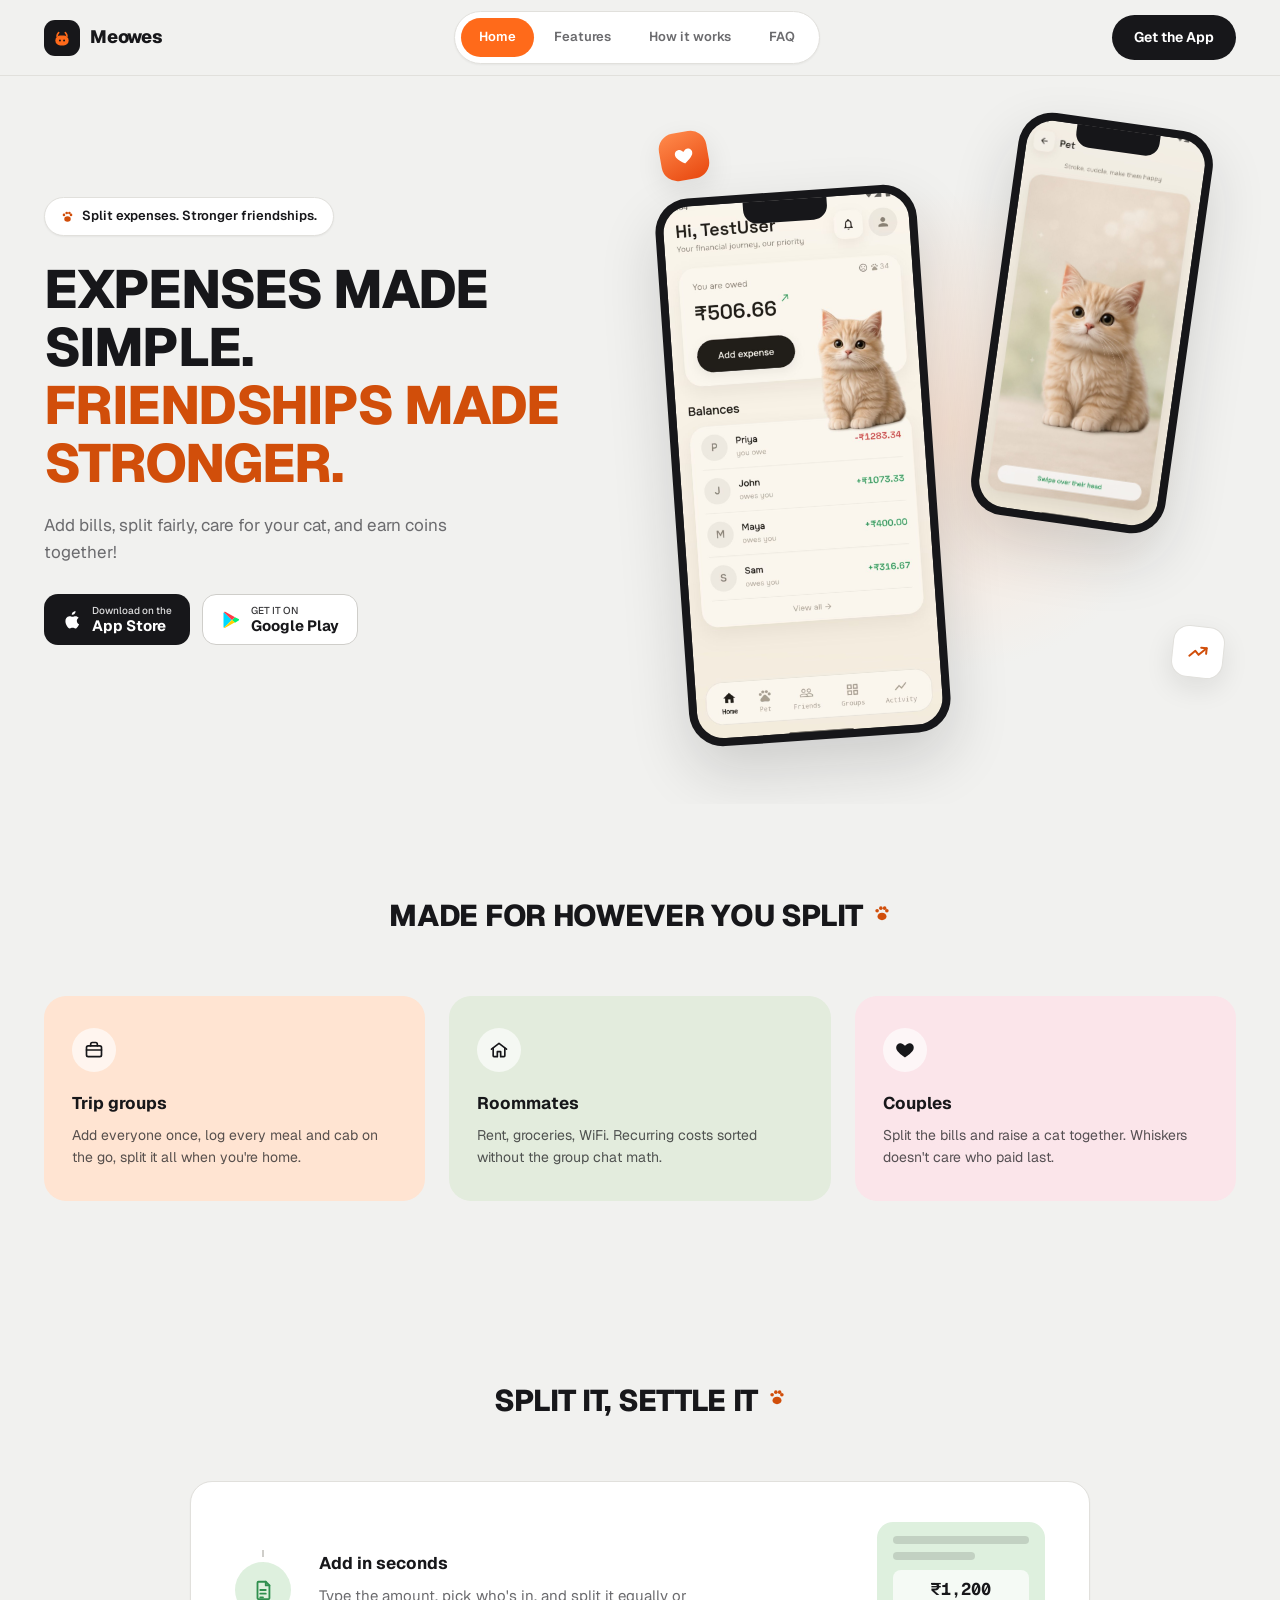
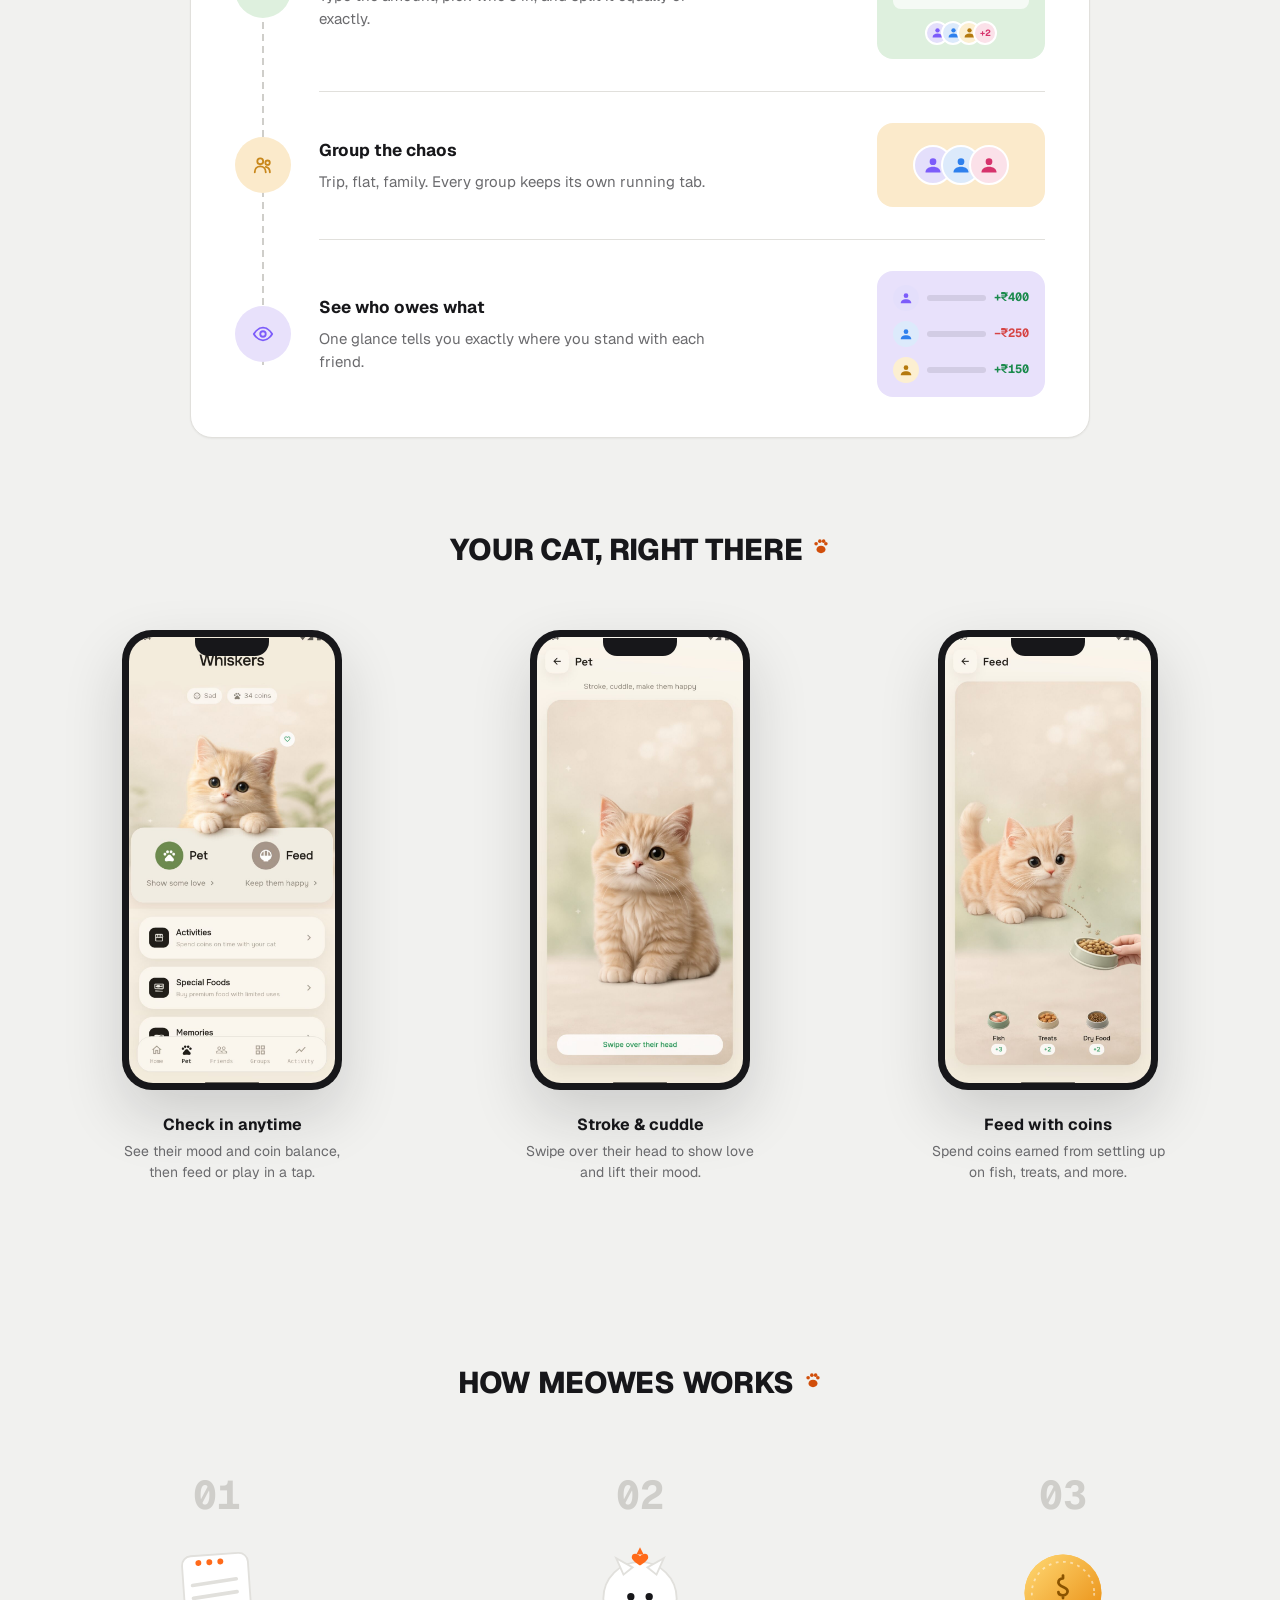
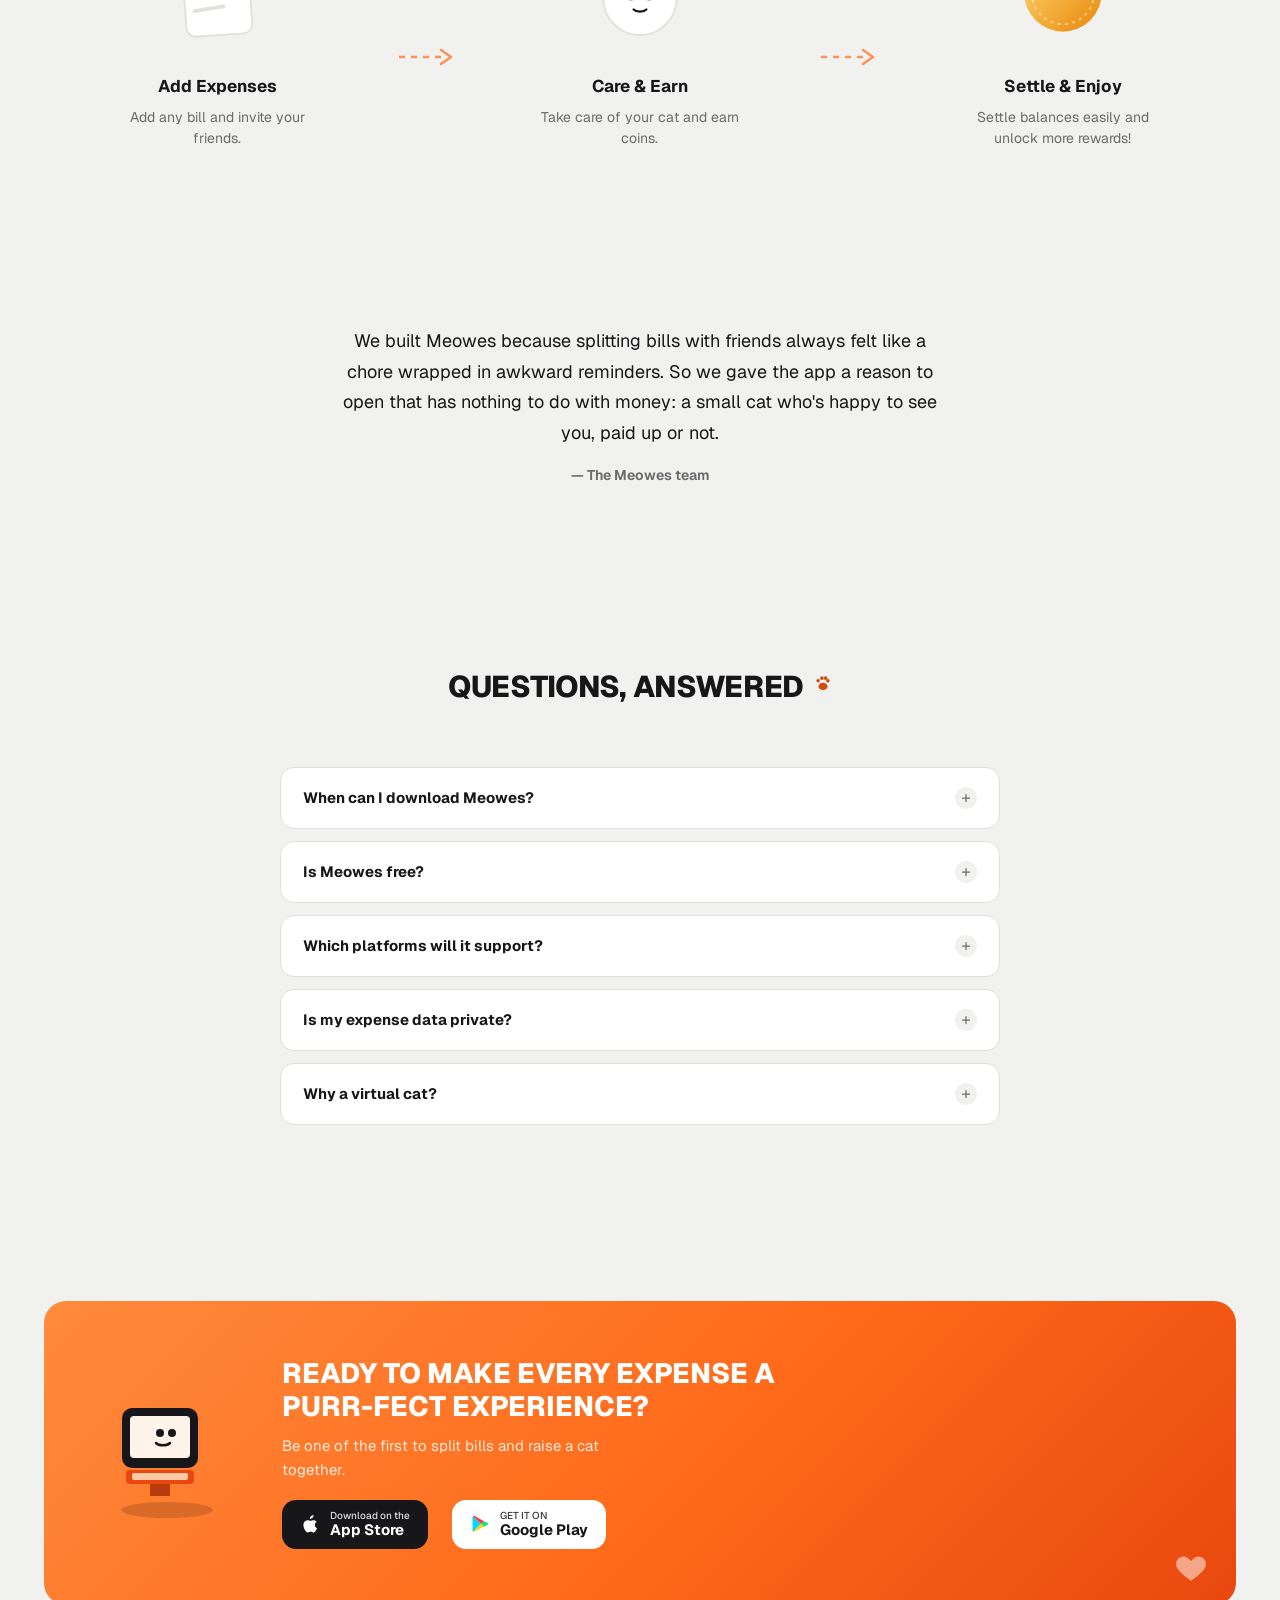
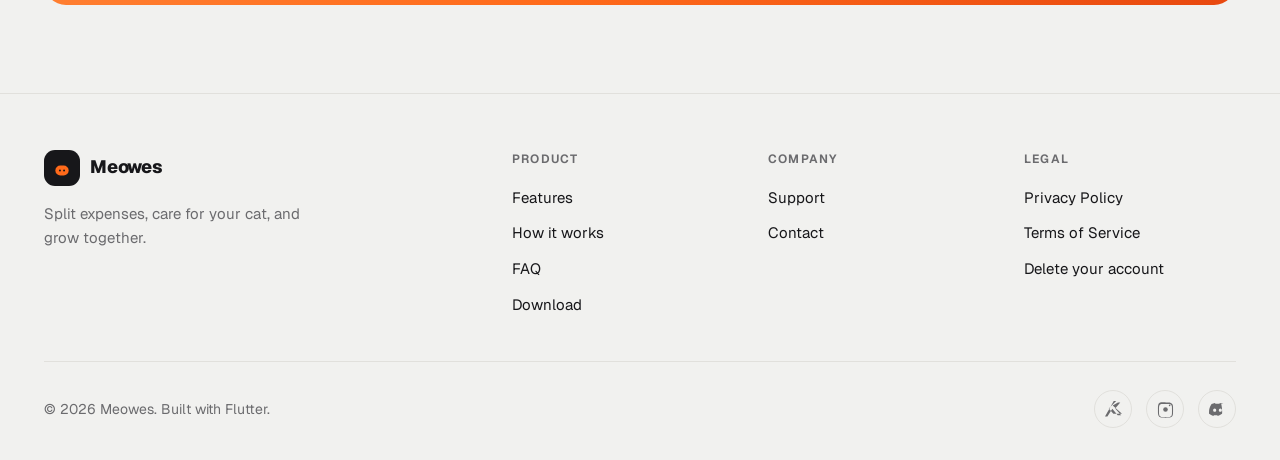
==== site/index.html @ fbcadc82 "feat: complete app polish and launch prep Add the supporting app, backend, legal, and launch-readine" ====
<!DOCTYPE html>
<html lang="en">
<head>
  <meta charset="UTF-8">
  <meta name="viewport" content="width=device-width, initial-scale=1.0">
  <meta name="description" content="Meowes - Split expenses with friends, care for a virtual cat, and earn coins together.">
  <title>Meowes — Split Expenses, Care for Your Cat</title>
  <link rel="preconnect" href="https://fonts.googleapis.com">
  <link rel="preconnect" href="https://fonts.gstatic.com" crossorigin>
  <link href="https://fonts.googleapis.com/css2?family=Geist:wght@400;500;600;700;800;900&family=Geist+Mono:wght@400;500;600&display=swap" rel="stylesheet">
  <style>
    :root {
      --bg: #F1F1EF;
      --bg-alt: #E7E6E3;
      --surface: #FFFFFF;
      --graphite: #17171A;
      --text: #17171A;
      --text-muted: #6B6B6E;
      --accent: #FF6A1A;
      --accent-hover: #E85A0E;
      --accent-text: #D14E0A;
      --accent-soft: #FFE4D2;
      --border: #E1E0DC;
      --border-strong: #CFCECA;
      --shadow-sm: 0 1px 2px rgba(23,23,26,0.05);
      --shadow-md: 0 10px 28px rgba(23,23,26,0.09);
      --shadow-lg: 0 26px 60px rgba(23,23,26,0.16);
      --radius-tile: 22px;
      --radius-input: 14px;
      --radius-full: 9999px;
      --font-sans: 'Geist', -apple-system, BlinkMacSystemFont, 'Segoe UI', sans-serif;
      --font-mono: 'Geist Mono', ui-monospace, SFMono-Regular, monospace;
      --max-width: 1240px;
      --nav-height: 76px;
    }

    * { box-sizing: border-box; margin: 0; padding: 0; }
    html { scroll-behavior: smooth; }
    body {
      font-family: var(--font-sans);
      background: var(--bg);
      color: var(--text);
      line-height: 1.6;
      -webkit-font-smoothing: antialiased;
      -moz-osx-font-smoothing: grayscale;
    }
    .container { max-width: var(--max-width); margin: 0 auto; padding: 0 24px; }
    img { max-width: 100%; height: auto; display: block; }
    section { padding: 88px 0; }

    /* Nav */
    nav { position: fixed; top: 0; left: 0; right: 0; z-index: 100; height: var(--nav-height); background: rgba(241,241,239,0.92); border-bottom: 1px solid var(--border); }
    .nav-inner { display: flex; align-items: center; justify-content: space-between; height: 100%; }
    .logo { display: flex; align-items: center; gap: 10px; text-decoration: none; color: var(--text); font-weight: 800; font-size: 1.125rem; letter-spacing: -0.01em; }
    .logo-mark { width: 36px; height: 36px; border-radius: 11px; background: var(--graphite); display: flex; align-items: center; justify-content: center; flex-shrink: 0; }
    .nav-pill { display: flex; align-items: center; gap: 2px; background: var(--surface); border: 1px solid var(--border); border-radius: var(--radius-full); padding: 6px; box-shadow: var(--shadow-sm); }
    .nav-pill a { padding: 9px 18px; border-radius: var(--radius-full); color: var(--text-muted); text-decoration: none; font-size: 0.8125rem; font-weight: 600; transition: all 0.15s ease; }
    .nav-pill a:hover { color: var(--text); }
    .nav-pill a.active { background: var(--accent); color: white; }
    .nav-cta { padding: 11px 22px; background: var(--graphite); color: white; border-radius: var(--radius-full); font-weight: 650; font-size: 0.875rem; text-decoration: none; transition: background 0.15s ease, transform 0.1s ease; }
    .nav-cta:hover { background: #000; }
    .nav-cta:active { transform: scale(0.97); }

    /* Hero */
    header { position: relative; padding-top: calc(var(--nav-height) + 44px); padding-bottom: 64px; overflow: hidden; }
    .hero-grid { position: relative; display: grid; grid-template-columns: 1fr 1fr; gap: 40px; align-items: center; }
    .hero-badge { display: inline-flex; align-items: center; gap: 8px; padding: 8px 16px; background: var(--surface); border: 1px solid var(--border); border-radius: var(--radius-full); font-size: 0.8125rem; font-weight: 600; margin-bottom: 24px; box-shadow: var(--shadow-sm); }
    h1 { font-size: clamp(2.25rem, 4.2vw, 3.375rem); font-weight: 800; line-height: 1.08; letter-spacing: -0.02em; text-transform: uppercase; margin-bottom: 20px; }
    h1 .accent-line { color: var(--accent-text); display: block; }
    .hero-subtext { font-size: 1.0625rem; color: var(--text-muted); max-width: 42ch; margin-bottom: 28px; line-height: 1.6; }
    .hero-ctas { display: flex; gap: 12px; flex-wrap: wrap; margin-bottom: 18px; }
    .store-badge { display: inline-flex; align-items: center; gap: 10px; padding: 10px 18px; border-radius: 14px; text-decoration: none; transition: transform 0.15s ease, opacity 0.15s ease; }
    .store-badge:hover { opacity: 0.9; }
    .store-badge:active { transform: scale(0.98); }
    .store-badge.apple { background: var(--graphite); color: white; }
    .store-badge.google { background: var(--surface); color: var(--text); border: 1px solid var(--border-strong); }
    .store-badge-text { display: flex; flex-direction: column; line-height: 1.15; }
    .store-badge-text .small { font-size: 0.625rem; opacity: 0.85; font-weight: 500; }
    .store-badge-text .big { font-size: 0.9375rem; font-weight: 700; }
    .hero-trust { display: flex; align-items: center; gap: 8px; font-size: 0.8125rem; color: var(--text-muted); font-weight: 500; }
    .hero-trust svg { color: var(--accent); flex-shrink: 0; }

    /* Hero visual */
    .hero-visual { position: relative; height: 620px; }
    .hero-glow { position: absolute; top: 8%; left: 8%; width: 84%; height: 84%; background: radial-gradient(circle, var(--accent-soft) 0%, rgba(255,228,210,0) 68%); opacity: 0.8; z-index: 0; }
    .hero-phones { position: absolute; inset: 0; z-index: 1; }
    .hphone { position: absolute; border-radius: 34px; background: var(--graphite); padding: 8px; box-shadow: var(--shadow-lg); }
    .hphone-notch { position: absolute; top: 8px; left: 50%; transform: translateX(-50%); width: 84px; height: 22px; background: var(--graphite); border-radius: 0 0 14px 14px; z-index: 2; }
    .hphone-screen { position: relative; background: var(--surface); border-radius: 27px; overflow: hidden; aspect-ratio: 375/812; }
    .hphone-shot { width: 100%; height: 100%; object-fit: cover; display: block; }

    .hphone.back { width: 196px; top: 0; right: 8%; transform: rotate(8deg); z-index: 1; filter: brightness(0.97); }
    .hphone.front { width: 262px; left: 2%; bottom: 0; transform: rotate(-4deg); z-index: 3; }

    .chip { position: absolute; display: flex; align-items: center; justify-content: center; border-radius: 16px; box-shadow: var(--shadow-md); z-index: 4; }
    .chip svg { display: block; }
    .chip-heart { top: 2%; left: 0; width: 48px; height: 48px; background: linear-gradient(160deg, #FF8A4C, #E8480F); color: white; transform: rotate(-10deg); }
    .chip-trend { bottom: 10%; right: 2%; width: 52px; height: 52px; background: var(--surface); border: 1px solid var(--border); color: var(--accent-text); transform: rotate(6deg); }

    /* Pet feature showcase */
    .showcase-grid { display: grid; grid-template-columns: repeat(3, 1fr); gap: 32px; }
    .showcase-item { text-align: center; }
    .showcase-phone { position: relative; width: 100%; max-width: 220px; margin: 0 auto 22px; border-radius: 30px; background: var(--graphite); padding: 7px; box-shadow: var(--shadow-lg); }
    .showcase-phone .hphone-notch { width: 74px; height: 18px; }
    .showcase-phone .hphone-shot { border-radius: 24px; aspect-ratio: 375/812; }
    .showcase-item h3 { font-size: 1rem; font-weight: 700; margin-bottom: 4px; }
    .showcase-item p { font-size: 0.875rem; color: var(--text-muted); line-height: 1.5; max-width: 26ch; margin: 0 auto; }
    .pet-showcase + .pet-showcase { margin-top: 88px; }

    /* Money timeline card (icon + copy + illustrative chip, dashed connector) */
    .timeline-card { position: relative; background: var(--surface); border: 1px solid var(--border); border-radius: var(--radius-tile); padding: 8px 44px; box-shadow: var(--shadow-sm); max-width: 900px; margin: 0 auto; }
    .timeline-card::before { content: ''; position: absolute; top: 68px; bottom: 68px; left: 71px; width: 2px; background-image: linear-gradient(var(--border-strong) 55%, rgba(255,255,255,0) 0%); background-size: 2px 12px; background-repeat: repeat-y; }
    .timeline-row { position: relative; z-index: 1; display: grid; grid-template-columns: 56px 1fr auto; gap: 28px; align-items: center; padding: 32px 0; }
    .timeline-row + .timeline-row::before { content: ''; position: absolute; top: 0; left: 84px; right: 0; height: 1px; background: var(--border); }
    .timeline-icon { position: relative; z-index: 2; width: 56px; height: 56px; border-radius: 50%; display: flex; align-items: center; justify-content: center; flex-shrink: 0; }
    .timeline-icon.green { background: #DEF0DE; color: #2F8F4E; }
    .timeline-icon.amber { background: #FBEACB; color: #C8871B; }
    .timeline-icon.purple { background: #E8E1FB; color: #7C5CFA; }
    .timeline-text h3 { font-size: 1.0625rem; font-weight: 700; margin-bottom: 6px; }
    .timeline-text p { font-size: 0.9375rem; color: var(--text-muted); line-height: 1.55; max-width: 40ch; }
    .tl-visual { width: 168px; flex-shrink: 0; border-radius: 16px; padding: 14px 16px; }
    .tl-visual.green-bg { background: #DEF0DE; }
    .tl-visual.amber-bg { background: #FBEACB; }
    .tl-visual.purple-bg { background: #E8E1FB; }
    .tl-line { display: block; height: 8px; border-radius: 4px; background: rgba(23,23,26,0.14); margin-bottom: 8px; }
    .tl-line.short { width: 60%; }
    .tl-amount { display: block; margin-top: 10px; font-family: var(--font-mono); font-weight: 700; font-size: 1.0625rem; color: var(--text); background: rgba(255,255,255,0.7); border-radius: 8px; padding: 6px 10px; text-align: center; }
    .tl-mini-avatars { display: flex; justify-content: center; margin-top: 12px; }
    .tl-mini-avatar { width: 24px; height: 24px; border-radius: 50%; display: flex; align-items: center; justify-content: center; font-weight: 700; font-size: 0.5625rem; border: 2px solid var(--surface); margin-left: -8px; }
    .tl-mini-avatar:first-child { margin-left: 0; }
    .tl-visual.avatars { display: flex; align-items: center; justify-content: center; padding: 22px 16px; }
    .tl-avatar { width: 40px; height: 40px; border-radius: 50%; display: flex; align-items: center; justify-content: center; font-weight: 700; font-size: 0.8125rem; border: 2px solid var(--surface); margin-left: -12px; }
    .tl-avatar:first-child { margin-left: 0; }
    .tl-bal-row { display: flex; align-items: center; gap: 8px; }
    .tl-bal-row + .tl-bal-row { margin-top: 10px; }
    .tl-avatar.small { width: 26px; height: 26px; font-size: 0.625rem; margin-left: 0; border: none; flex-shrink: 0; }
    .tl-bal-bar { flex: 1; height: 6px; border-radius: 3px; background: rgba(23,23,26,0.1); }
    .tl-amt { font-family: var(--font-mono); font-size: 0.75rem; font-weight: 700; flex-shrink: 0; }
    .tl-amt.pos { color: #1A8A4C; }
    .tl-amt.neg { color: #D64545; }

    /* Who it's for */
    .usecase-grid { display: grid; grid-template-columns: repeat(3, 1fr); gap: 24px; }
    .usecase-card { padding: 32px 28px; border-radius: var(--radius-tile); }
    .usecase-card.trip { background: var(--accent-soft); }
    .usecase-card.roommates { background: #E3ECDD; }
    .usecase-card.couples { background: #FBE5EA; }
    .usecase-icon { width: 44px; height: 44px; border-radius: 50%; background: rgba(255,255,255,0.65); color: var(--graphite); display: flex; align-items: center; justify-content: center; margin-bottom: 18px; }
    .usecase-card h3 { font-size: 1.0625rem; font-weight: 700; margin-bottom: 8px; }
    .usecase-card p { font-size: 0.875rem; color: var(--text); opacity: 0.72; line-height: 1.55; }

    /* Founder note */
    .founder-note { max-width: 620px; margin: 0 auto; text-align: center; }
    .founder-note p { font-size: 1.125rem; line-height: 1.7; color: var(--text); margin-bottom: 16px; }
    .founder-note .signoff { font-size: 0.875rem; font-weight: 650; color: var(--text-muted); }

    /* FAQ */
    .faq-list { max-width: 720px; margin: 0 auto; display: flex; flex-direction: column; gap: 12px; }
    .faq-item { background: var(--surface); border: 1px solid var(--border); border-radius: var(--radius-input); padding: 0 22px; }
    .faq-item summary { list-style: none; cursor: pointer; padding: 18px 0; font-weight: 700; font-size: 0.9375rem; display: flex; align-items: center; justify-content: space-between; gap: 16px; }
    .faq-item summary::-webkit-details-marker { display: none; }
    .faq-icon { flex-shrink: 0; width: 22px; height: 22px; border-radius: 50%; background: var(--bg); display: flex; align-items: center; justify-content: center; color: var(--text-muted); transition: transform 0.2s ease, background 0.2s ease, color 0.2s ease; }
    .faq-item[open] .faq-icon { transform: rotate(45deg); background: var(--accent); color: white; }
    .faq-item p { font-size: 0.875rem; color: var(--text-muted); line-height: 1.6; padding-bottom: 18px; max-width: 62ch; }

    /* Section headers */
    .section-header { text-align: center; margin-bottom: 56px; }
    .section-header h2 { font-size: clamp(1.5rem, 2.6vw, 1.875rem); font-weight: 800; text-transform: uppercase; letter-spacing: -0.01em; display: inline-flex; align-items: center; gap: 10px; }
    .section-header h2 .paw { font-size: 1.125rem; }

    /* How it works */
    .how-grid { display: grid; grid-template-columns: 1fr auto 1fr auto 1fr; gap: 8px; align-items: start; }
    .how-step { text-align: center; }
    .how-icon { width: 116px; height: 116px; margin: 0 auto 22px; display: flex; align-items: center; justify-content: center; position: relative; }
    .how-number { font-family: var(--font-mono); font-size: 2.5rem; font-weight: 700; color: var(--border-strong); margin-bottom: 8px; }
    .how-step h3 { font-size: 1.0625rem; font-weight: 700; margin-bottom: 6px; }
    .how-step p { font-size: 0.875rem; color: var(--text-muted); max-width: 22ch; margin: 0 auto; line-height: 1.55; }
    .how-arrow { align-self: center; margin-top: 100px; color: var(--accent); opacity: 0.7; }
    .how-arrow svg { display: block; }

    /* CTA band */
    .cta-band { background: linear-gradient(135deg, #FF8A3D 0%, var(--accent) 55%, #E8480F 100%); border-radius: var(--radius-tile); padding: 56px 48px; position: relative; overflow: hidden; display: grid; grid-template-columns: auto 1fr; gap: 40px; align-items: center; }
    .cta-band-visual { width: 150px; height: 150px; flex-shrink: 0; }
    .cta-band h2 { color: white; font-size: clamp(1.375rem, 2.4vw, 1.75rem); font-weight: 800; text-transform: uppercase; line-height: 1.2; margin-bottom: 10px; max-width: 26ch; }
    .cta-band-row { display: flex; flex-wrap: wrap; align-items: center; gap: 24px; margin-top: 18px; }
    .cta-band p.sub { color: rgba(255,255,255,0.85); font-size: 0.9375rem; max-width: 32ch; }
    .cta-band .store-badge.apple { background: var(--graphite); }
    .cta-band .store-badge.google { background: white; border: none; }
    .cta-heart { position: absolute; bottom: 20px; right: 28px; width: 34px; height: 34px; opacity: 0.5; }

    /* Footer */
    footer { padding: 56px 0 32px; border-top: 1px solid var(--border); }
    .footer-grid { display: grid; grid-template-columns: 2fr repeat(3, 1fr); gap: 44px; margin-bottom: 44px; }
    .footer-brand p { color: var(--text-muted); font-size: 0.9375rem; line-height: 1.65; margin-top: 16px; max-width: 260px; }
    .footer-col h4 { font-size: 0.75rem; font-weight: 650; text-transform: uppercase; letter-spacing: 0.1em; color: var(--text-muted); margin-bottom: 16px; }
    .footer-col ul { list-style: none; display: flex; flex-direction: column; gap: 10px; }
    .footer-col a { color: var(--text); text-decoration: none; font-size: 0.9375rem; transition: color 0.15s ease; }
    .footer-col a:hover { color: var(--accent-text); }
    .footer-bottom { display: flex; align-items: center; justify-content: space-between; padding-top: 28px; border-top: 1px solid var(--border); flex-wrap: wrap; gap: 16px; }
    .footer-bottom p { font-size: 0.875rem; color: var(--text-muted); }
    .footer-social { display: flex; gap: 14px; }
    .footer-social a { width: 38px; height: 38px; border-radius: var(--radius-full); background: var(--bg); border: 1px solid var(--border); display: flex; align-items: center; justify-content: center; color: var(--text-muted); transition: all 0.15s ease; text-decoration: none; }
    .footer-social a:hover { background: var(--accent); border-color: var(--accent); color: white; }

    /* Mobile */
    @media (max-width: 1024px) {
      .hero-grid { grid-template-columns: 1fr; gap: 48px; }
      .hero-visual { order: -1; height: 480px; }
      .hphone.front { width: 220px; }
      .hphone.back { width: 168px; }
      .showcase-grid { grid-template-columns: 1fr; gap: 40px; }
      .usecase-grid { grid-template-columns: 1fr; gap: 20px; }
      .pet-showcase + .pet-showcase { margin-top: 56px; }
      .timeline-card { padding: 8px 22px; }
      .timeline-card::before { display: none; }
      .timeline-row { grid-template-columns: 1fr; text-align: center; gap: 14px; padding: 28px 0; }
      .timeline-icon { margin: 0 auto; }
      .timeline-text p { max-width: 34ch; margin: 0 auto; }
      .tl-visual { width: 100%; max-width: 260px; margin: 0 auto; }
      .how-grid { grid-template-columns: 1fr; gap: 40px; }
      .how-arrow { display: none; }
      .cta-band { grid-template-columns: 1fr; text-align: center; }
      .cta-band-visual { margin: 0 auto; }
      .cta-band-row { justify-content: center; }
      .footer-grid { grid-template-columns: 1fr 1fr; }
    }
    @media (max-width: 640px) {
      .nav-pill { display: none; }
      .footer-grid { grid-template-columns: 1fr; }
      .hero-ctas { flex-direction: column; align-items: stretch; }
    }

    @media (prefers-reduced-motion: reduce) {
      *, *::before, *::after { animation-duration: 0.01ms !important; animation-iteration-count: 1 !important; transition-duration: 0.01ms !important; scroll-behavior: auto !important; }
    }
  </style>
</head>
<body>
  <nav>
    <div class="container nav-inner">
      <a href="#" class="logo">
        <span class="logo-mark">
          <svg width="20" height="20" viewBox="0 0 24 24" fill="none">
            <path d="M6 10c0-1.5.5-3 2-4.5M18 10c0-1.5-.5-3-2-4.5" stroke="#FF6A1A" stroke-width="2" stroke-linecap="round"/>
            <rect x="4" y="9" width="16" height="12" rx="6" fill="#FF6A1A"/>
            <circle cx="9.5" cy="15" r="1.2" fill="#17171A"/>
            <circle cx="14.5" cy="15" r="1.2" fill="#17171A"/>
          </svg>
        </span>
        <span>Meowes</span>
      </a>
      <div class="nav-pill">
        <a href="#" class="active">Home</a>
        <a href="#features">Features</a>
        <a href="#how">How it works</a>
        <a href="#faq">FAQ</a>
      </div>
      <a href="#download" class="nav-cta">Get the App</a>
    </div>
  </nav>

  <header>
    <div class="container">
      <div class="hero-grid">
        <div>
          <span class="hero-badge">
            <svg width="13" height="13" viewBox="0 0 24 24" fill="var(--accent-text)"><ellipse cx="12" cy="16.5" rx="6" ry="5"/><circle cx="5.5" cy="9" r="2.4"/><circle cx="10.5" cy="5.5" r="2.4"/><circle cx="15.5" cy="5.5" r="2.4"/><circle cx="18.5" cy="9" r="2.4"/></svg>
            Split expenses. Stronger friendships.
          </span>
          <h1>Expenses made simple.<span class="accent-line">Friendships made stronger.</span></h1>
          <p class="hero-subtext">Add bills, split fairly, care for your cat, and earn coins together!</p>
          <div class="hero-ctas" id="download">
            <a href="#" class="store-badge apple">
              <svg width="20" height="20" viewBox="0 0 24 24" fill="currentColor"><path d="M16.365 1.43c0 1.14-.475 2.163-1.244 2.955-.845.868-2.234 1.53-3.36 1.44-.147-1.09.404-2.24 1.19-3.02.83-.83 2.29-1.46 3.414-1.375zm4.14 15.62c-.45 1.02-.664 1.47-1.24 2.37-.803 1.25-1.936 2.81-3.34 2.82-1.25.02-1.57-.82-3.27-.81-1.7.01-2.06.83-3.31.81-1.4-.02-2.47-1.42-3.28-2.67-2.25-3.47-2.49-7.55-1.1-9.72.99-1.55 2.55-2.46 4.02-2.46 1.5 0 2.44.83 3.68.83 1.2 0 1.94-.83 3.68-.83 1.31 0 2.7.71 3.69 1.94-3.25 1.78-2.72 6.42.46 7.71z"/></svg>
              <span class="store-badge-text"><span class="small">Download on the</span><span class="big">App Store</span></span>
            </a>
            <a href="#" class="store-badge google">
              <svg width="20" height="20" viewBox="0 0 24 24"><path fill="#00D9FF" d="M3.6 2.6c-.4.3-.6.8-.6 1.4v16c0 .6.2 1.1.6 1.4L13 12 3.6 2.6z"/><path fill="#00F076" d="M16.8 8.8 13 12l3.8 3.2 4.4-2.5c.7-.4.7-1.5 0-1.9l-4.4-2z"/><path fill="#FF3A44" d="M3.6 2.6 13 12l3.8-3.2-11.7-6.6c-.5-.3-1.1-.2-1.5.4z"/><path fill="#FFCF00" d="M3.6 21.4c.4.3 1 .3 1.5 0l11.7-6.6L13 12 3.6 21.4z"/></svg>
              <span class="store-badge-text"><span class="small">GET IT ON</span><span class="big">Google Play</span></span>
            </a>
          </div>
        </div>

        <div class="hero-visual">
          <div class="hero-glow" aria-hidden="true"></div>
          <div class="hero-phones">
            <div class="hphone back">
              <div class="hphone-notch"></div>
              <div class="hphone-screen">
                <img class="hphone-shot" src="landing_assets/screenshots/hero-petting.jpg" alt="Petting your cat in the Meowes app">
              </div>
            </div>
            <div class="hphone front">
              <div class="hphone-notch"></div>
              <div class="hphone-screen">
                <img class="hphone-shot" src="landing_assets/screenshots/hero-home.jpg" alt="Meowes home screen showing balances and your cat">
              </div>
            </div>
          </div>

          <div class="chip chip-heart" aria-hidden="true">
            <svg width="20" height="20" viewBox="0 0 24 24" fill="currentColor"><path d="M12 21s-7.5-4.6-10-9.3C.5 8 2.3 4.5 6 4c2-.3 3.7.7 6 3 2.3-2.3 4-3.3 6-3 3.7.5 5.5 4 4 7.7-2.5 4.7-10 9.3-10 9.3z"/></svg>
          </div>
          <div class="chip chip-trend" aria-hidden="true">
            <svg width="22" height="22" viewBox="0 0 24 24" fill="none" stroke="currentColor" stroke-width="2.2" stroke-linecap="round" stroke-linejoin="round"><path d="M3 17l6-6 4 4 8-8"/><path d="M15 7h6v6"/></svg>
          </div>
        </div>
      </div>
    </div>
  </header>

  <section id="who">
    <div class="container">
      <div class="section-header">
        <h2>Made For However You Split <span class="paw"><svg width="18" height="18" viewBox="0 0 24 24" fill="var(--accent-text)"><ellipse cx="12" cy="16.5" rx="6" ry="5"/><circle cx="5.5" cy="9" r="2.4"/><circle cx="10.5" cy="5.5" r="2.4"/><circle cx="15.5" cy="5.5" r="2.4"/><circle cx="18.5" cy="9" r="2.4"/></svg></span></h2>
      </div>
      <div class="usecase-grid">
        <div class="usecase-card trip">
          <div class="usecase-icon">
            <svg width="20" height="20" viewBox="0 0 24 24" fill="none" stroke="currentColor" stroke-width="2" stroke-linecap="round" stroke-linejoin="round"><rect x="3" y="7" width="18" height="13" rx="2"/><path d="M8 7V5a2 2 0 0 1 2-2h4a2 2 0 0 1 2 2v2"/><path d="M3 12h18"/></svg>
          </div>
          <h3>Trip groups</h3>
          <p>Add everyone once, log every meal and cab on the go, split it all when you're home.</p>
        </div>
        <div class="usecase-card roommates">
          <div class="usecase-icon">
            <svg width="20" height="20" viewBox="0 0 24 24" fill="none" stroke="currentColor" stroke-width="2" stroke-linecap="round" stroke-linejoin="round"><path d="M3 11l9-7 9 7"/><path d="M5 10v9a1 1 0 0 0 1 1h4v-6h4v6h4a1 1 0 0 0 1-1v-9"/></svg>
          </div>
          <h3>Roommates</h3>
          <p>Rent, groceries, WiFi. Recurring costs sorted without the group chat math.</p>
        </div>
        <div class="usecase-card couples">
          <div class="usecase-icon">
            <svg width="20" height="20" viewBox="0 0 24 24" fill="currentColor"><path d="M12 21s-7.5-4.6-10-9.3C.5 8 2.3 4.5 6 4c2-.3 3.7.7 6 3 2.3-2.3 4-3.3 6-3 3.7.5 5.5 4 4 7.7-2.5 4.7-10 9.3-10 9.3z"/></svg>
          </div>
          <h3>Couples</h3>
          <p>Split the bills and raise a cat together. Whiskers doesn't care who paid last.</p>
        </div>
      </div>
    </div>
  </section>

  <section id="features">
    <div class="container">
      <div class="pet-showcase">
        <div class="section-header">
          <h2>Split It, Settle It <span class="paw"><svg width="18" height="18" viewBox="0 0 24 24" fill="var(--accent-text)"><ellipse cx="12" cy="16.5" rx="6" ry="5"/><circle cx="5.5" cy="9" r="2.4"/><circle cx="10.5" cy="5.5" r="2.4"/><circle cx="15.5" cy="5.5" r="2.4"/><circle cx="18.5" cy="9" r="2.4"/></svg></h2>
        </div>
        <div class="timeline-card">
          <div class="timeline-row">
            <div class="timeline-icon green">
              <svg width="22" height="22" viewBox="0 0 24 24" fill="none" stroke="currentColor" stroke-width="2" stroke-linecap="round" stroke-linejoin="round"><path d="M7 3h8l4 4v14a1 1 0 0 1-1 1H7a1 1 0 0 1-1-1V4a1 1 0 0 1 1-1z"/><path d="M15 3v4h4"/><path d="M9 12h6M9 16h6M9 20h3"/></svg>
            </div>
            <div class="timeline-text">
              <h3>Add in seconds</h3>
              <p>Type the amount, pick who's in, and split it equally or exactly.</p>
            </div>
            <div class="tl-visual green-bg" aria-hidden="true">
              <span class="tl-line"></span>
              <span class="tl-line short"></span>
              <span class="tl-amount">&#8377;1,200</span>
              <div class="tl-mini-avatars">
                <span class="tl-mini-avatar" style="background:#E4DFFB; color:#7C5CFA;"><svg width="13" height="13" viewBox="0 0 24 24" fill="currentColor"><circle cx="12" cy="8" r="4"/><path d="M12 14c-5 0-9 2.5-9 6.5V21h18v-.5c0-4-4-6.5-9-6.5z"/></svg></span>
                <span class="tl-mini-avatar" style="background:#DCEAFB; color:#2F80ED;"><svg width="13" height="13" viewBox="0 0 24 24" fill="currentColor"><circle cx="12" cy="8" r="4"/><path d="M12 14c-5 0-9 2.5-9 6.5V21h18v-.5c0-4-4-6.5-9-6.5z"/></svg></span>
                <span class="tl-mini-avatar" style="background:#FCEFD1; color:#B4790E;"><svg width="13" height="13" viewBox="0 0 24 24" fill="currentColor"><circle cx="12" cy="8" r="4"/><path d="M12 14c-5 0-9 2.5-9 6.5V21h18v-.5c0-4-4-6.5-9-6.5z"/></svg></span>
                <span class="tl-mini-avatar" style="background:#FBE1E9; color:#D6336C;">+2</span>
              </div>
            </div>
          </div>
          <div class="timeline-row">
            <div class="timeline-icon amber">
              <svg width="22" height="22" viewBox="0 0 24 24" fill="none" stroke="currentColor" stroke-width="2" stroke-linecap="round" stroke-linejoin="round"><circle cx="9" cy="8" r="3.2"/><circle cx="17" cy="9.5" r="2.4"/><path d="M3 20c0-4 2.7-6.5 6-6.5s6 2.5 6 6.5"/><path d="M15 14c2.6.4 4.5 2.4 4.5 6"/></svg>
            </div>
            <div class="timeline-text">
              <h3>Group the chaos</h3>
              <p>Trip, flat, family. Every group keeps its own running tab.</p>
            </div>
            <div class="tl-visual avatars amber-bg" aria-hidden="true">
              <span class="tl-avatar" style="background:#E4DFFB; color:#7C5CFA;"><svg width="20" height="20" viewBox="0 0 24 24" fill="currentColor"><circle cx="12" cy="8" r="4"/><path d="M12 14c-5 0-9 2.5-9 6.5V21h18v-.5c0-4-4-6.5-9-6.5z"/></svg></span>
              <span class="tl-avatar" style="background:#DCEAFB; color:#2F80ED;"><svg width="20" height="20" viewBox="0 0 24 24" fill="currentColor"><circle cx="12" cy="8" r="4"/><path d="M12 14c-5 0-9 2.5-9 6.5V21h18v-.5c0-4-4-6.5-9-6.5z"/></svg></span>
              <span class="tl-avatar" style="background:#FBE1E9; color:#D6336C;"><svg width="20" height="20" viewBox="0 0 24 24" fill="currentColor"><circle cx="12" cy="8" r="4"/><path d="M12 14c-5 0-9 2.5-9 6.5V21h18v-.5c0-4-4-6.5-9-6.5z"/></svg></span>
            </div>
          </div>
          <div class="timeline-row">
            <div class="timeline-icon purple">
              <svg width="22" height="22" viewBox="0 0 24 24" fill="none" stroke="currentColor" stroke-width="2" stroke-linecap="round" stroke-linejoin="round"><path d="M2 12s4-7 10-7 10 7 10 7-4 7-10 7-10-7-10-7z"/><circle cx="12" cy="12" r="3"/></svg>
            </div>
            <div class="timeline-text">
              <h3>See who owes what</h3>
              <p>One glance tells you exactly where you stand with each friend.</p>
            </div>
            <div class="tl-visual balances purple-bg" aria-hidden="true">
              <div class="tl-bal-row">
                <span class="tl-avatar small" style="background:#E4DFFB; color:#7C5CFA;"><svg width="14" height="14" viewBox="0 0 24 24" fill="currentColor"><circle cx="12" cy="8" r="4"/><path d="M12 14c-5 0-9 2.5-9 6.5V21h18v-.5c0-4-4-6.5-9-6.5z"/></svg></span>
                <span class="tl-bal-bar"></span>
                <span class="tl-amt pos">+&#8377;400</span>
              </div>
              <div class="tl-bal-row">
                <span class="tl-avatar small" style="background:#DCEAFB; color:#2F80ED;"><svg width="14" height="14" viewBox="0 0 24 24" fill="currentColor"><circle cx="12" cy="8" r="4"/><path d="M12 14c-5 0-9 2.5-9 6.5V21h18v-.5c0-4-4-6.5-9-6.5z"/></svg></span>
                <span class="tl-bal-bar"></span>
                <span class="tl-amt neg">&minus;&#8377;250</span>
              </div>
              <div class="tl-bal-row">
                <span class="tl-avatar small" style="background:#FCEFD1; color:#B4790E;"><svg width="14" height="14" viewBox="0 0 24 24" fill="currentColor"><circle cx="12" cy="8" r="4"/><path d="M12 14c-5 0-9 2.5-9 6.5V21h18v-.5c0-4-4-6.5-9-6.5z"/></svg></span>
                <span class="tl-bal-bar"></span>
                <span class="tl-amt pos">+&#8377;150</span>
              </div>
            </div>
          </div>
        </div>
      </div>

      <div class="pet-showcase">
        <div class="section-header">
          <h2>Your Cat, Right There <span class="paw"><svg width="18" height="18" viewBox="0 0 24 24" fill="var(--accent-text)"><ellipse cx="12" cy="16.5" rx="6" ry="5"/><circle cx="5.5" cy="9" r="2.4"/><circle cx="10.5" cy="5.5" r="2.4"/><circle cx="15.5" cy="5.5" r="2.4"/><circle cx="18.5" cy="9" r="2.4"/></svg></h2>
        </div>
        <div class="showcase-grid">
          <div class="showcase-item">
            <div class="showcase-phone">
              <div class="hphone-notch"></div>
              <img class="hphone-shot" src="landing_assets/screenshots/feature-pet.jpg" alt="Meowes pet screen showing mood, coins, and daily activities">
            </div>
            <h3>Check in anytime</h3>
            <p>See their mood and coin balance, then feed or play in a tap.</p>
          </div>
          <div class="showcase-item">
            <div class="showcase-phone">
              <div class="hphone-notch"></div>
              <img class="hphone-shot" src="landing_assets/screenshots/hero-petting.jpg" alt="Swiping to pet the cat in the Meowes app">
            </div>
            <h3>Stroke &amp; cuddle</h3>
            <p>Swipe over their head to show love and lift their mood.</p>
          </div>
          <div class="showcase-item">
            <div class="showcase-phone">
              <div class="hphone-notch"></div>
              <img class="hphone-shot" src="landing_assets/screenshots/feature-feed.jpg" alt="Feeding the cat fish, treats, or dry food in the Meowes app">
            </div>
            <h3>Feed with coins</h3>
            <p>Spend coins earned from settling up on fish, treats, and more.</p>
          </div>
        </div>
      </div>
    </div>
  </section>

  <section id="how">
    <div class="container">
      <div class="section-header">
        <h2>How Meowes Works <span class="paw"><svg width="18" height="18" viewBox="0 0 24 24" fill="var(--accent-text)"><ellipse cx="12" cy="16.5" rx="6" ry="5"/><circle cx="5.5" cy="9" r="2.4"/><circle cx="10.5" cy="5.5" r="2.4"/><circle cx="15.5" cy="5.5" r="2.4"/><circle cx="18.5" cy="9" r="2.4"/></svg></span></h2>
      </div>
      <div class="how-grid">
        <div class="how-step">
          <div class="how-number">01</div>
          <div class="how-icon">
            <svg width="110" height="110" viewBox="0 0 120 120" fill="none">
              <rect x="24" y="18" width="72" height="88" rx="10" fill="#FFFFFF" stroke="#E1E0DC" stroke-width="2" transform="rotate(-4 60 60)"/>
              <circle cx="42" cy="26" r="3.2" fill="#FF6A1A" transform="rotate(-4 60 60)"/>
              <circle cx="54" cy="26" r="3.2" fill="#FF6A1A" transform="rotate(-4 60 60)"/>
              <circle cx="66" cy="26" r="3.2" fill="#FF6A1A" transform="rotate(-4 60 60)"/>
              <line x1="34" y1="50" x2="82" y2="46" stroke="#E1E0DC" stroke-width="4" stroke-linecap="round" transform="rotate(-4 60 60)"/>
              <line x1="34" y1="64" x2="82" y2="60" stroke="#E1E0DC" stroke-width="4" stroke-linecap="round" transform="rotate(-4 60 60)"/>
              <line x1="34" y1="78" x2="66" y2="75" stroke="#E1E0DC" stroke-width="4" stroke-linecap="round" transform="rotate(-4 60 60)"/>
            </svg>
          </div>
          <h3>Add Expenses</h3>
          <p>Add any bill and invite your friends.</p>
        </div>
        <div class="how-arrow"><svg width="60" height="24" viewBox="0 0 60 24" fill="none"><line x1="0" y1="12" x2="48" y2="12" stroke="currentColor" stroke-width="2.5" stroke-dasharray="6 6"/><path d="M42 5l10 7-10 7" stroke="currentColor" stroke-width="2.5" stroke-linecap="round" stroke-linejoin="round"/></svg></div>
        <div class="how-step">
          <div class="how-number">02</div>
          <div class="how-icon">
            <svg width="110" height="110" viewBox="0 0 120 120" fill="none">
              <circle cx="60" cy="66" r="40" fill="#FFF" stroke="#E1E0DC" stroke-width="2"/>
              <path d="M42 40 L34 22 L52 32 Z" fill="#FFF" stroke="#E1E0DC" stroke-width="2"/>
              <path d="M78 40 L86 22 L68 32 Z" fill="#FFF" stroke="#E1E0DC" stroke-width="2"/>
              <circle cx="50" cy="64" r="4" fill="#17171A"/>
              <circle cx="70" cy="64" r="4" fill="#17171A"/>
              <path d="M53 78c3 3 11 3 14 0" stroke="#17171A" stroke-width="2.5" stroke-linecap="round"/>
              <path d="M60 10l4 8-8 0z" fill="#FF6A1A"/>
              <path d="M60 20c-3-4-9-4-9 1 0 4 9 9 9 9s9-5 9-9c0-5-6-5-9-1z" fill="#FF6A1A"/>
            </svg>
          </div>
          <h3>Care &amp; Earn</h3>
          <p>Take care of your cat and earn coins.</p>
        </div>
        <div class="how-arrow"><svg width="60" height="24" viewBox="0 0 60 24" fill="none"><line x1="0" y1="12" x2="48" y2="12" stroke="currentColor" stroke-width="2.5" stroke-dasharray="6 6"/><path d="M42 5l10 7-10 7" stroke="currentColor" stroke-width="2.5" stroke-linecap="round" stroke-linejoin="round"/></svg></div>
        <div class="how-step">
          <div class="how-number">03</div>
          <div class="how-icon">
            <svg width="110" height="110" viewBox="0 0 120 120" fill="none">
              <circle cx="60" cy="60" r="42" fill="#FFC157"/>
              <circle cx="60" cy="60" r="42" fill="url(#coinGrad)"/>
              <defs>
                <linearGradient id="coinGrad" x1="20" y1="20" x2="100" y2="100" gradientUnits="userSpaceOnUse">
                  <stop stop-color="#FFD873"/>
                  <stop offset="1" stop-color="#E8890C"/>
                </linearGradient>
              </defs>
              <circle cx="60" cy="60" r="34" fill="none" stroke="rgba(255,255,255,0.5)" stroke-width="2" stroke-dasharray="3 5"/>
              <path d="M60 44c-3 0-5 2-5 4.5 0 5 10 5 10 9.5 0 2.5-2 4.5-5 4.5s-5-1.5-5-3.5M60 44v-3M60 65.5V63" stroke="#8A5300" stroke-width="3" stroke-linecap="round"/>
            </svg>
          </div>
          <h3>Settle &amp; Enjoy</h3>
          <p>Settle balances easily and unlock more rewards!</p>
        </div>
      </div>
    </div>
  </section>

  <section id="story">
    <div class="container">
      <div class="founder-note">
        <p>We built Meowes because splitting bills with friends always felt like a chore wrapped in awkward reminders. So we gave the app a reason to open that has nothing to do with money: a small cat who's happy to see you, paid up or not.</p>
        <div class="signoff">&mdash; The Meowes team</div>
      </div>
    </div>
  </section>

  <section id="faq">
    <div class="container">
      <div class="section-header">
        <h2>Questions, Answered <span class="paw"><svg width="18" height="18" viewBox="0 0 24 24" fill="var(--accent-text)"><ellipse cx="12" cy="16.5" rx="6" ry="5"/><circle cx="5.5" cy="9" r="2.4"/><circle cx="10.5" cy="5.5" r="2.4"/><circle cx="15.5" cy="5.5" r="2.4"/><circle cx="18.5" cy="9" r="2.4"/></svg></span></h2>
      </div>
      <div class="faq-list">
        <details class="faq-item">
          <summary>When can I download Meowes?<span class="faq-icon"><svg width="12" height="12" viewBox="0 0 24 24" fill="none" stroke="currentColor" stroke-width="2.5" stroke-linecap="round"><path d="M12 5v14M5 12h14"/></svg></span></summary>
          <p>We're finishing testing right now. Follow along and we'll share the moment it's live on iOS and Android.</p>
        </details>
        <details class="faq-item">
          <summary>Is Meowes free?<span class="faq-icon"><svg width="12" height="12" viewBox="0 0 24 24" fill="none" stroke="currentColor" stroke-width="2.5" stroke-linecap="round"><path d="M12 5v14M5 12h14"/></svg></span></summary>
          <p>Yes. Adding friends, splitting expenses, and caring for your cat are all free.</p>
        </details>
        <details class="faq-item">
          <summary>Which platforms will it support?<span class="faq-icon"><svg width="12" height="12" viewBox="0 0 24 24" fill="none" stroke="currentColor" stroke-width="2.5" stroke-linecap="round"><path d="M12 5v14M5 12h14"/></svg></span></summary>
          <p>iOS and Android at launch, with your account synced across both.</p>
        </details>
        <details class="faq-item">
          <summary>Is my expense data private?<span class="faq-icon"><svg width="12" height="12" viewBox="0 0 24 24" fill="none" stroke="currentColor" stroke-width="2.5" stroke-linecap="round"><path d="M12 5v14M5 12h14"/></svg></span></summary>
          <p>Yes. Your balances and expenses are only visible to the friends and groups you choose to share them with.</p>
        </details>
        <details class="faq-item">
          <summary>Why a virtual cat?<span class="faq-icon"><svg width="12" height="12" viewBox="0 0 24 24" fill="none" stroke="currentColor" stroke-width="2.5" stroke-linecap="round"><path d="M12 5v14M5 12h14"/></svg></span></summary>
          <p>Splitting bills is a chore. Settling up also feeds, pets, and levels up your cat, so there's a reason to open the app beyond owing someone money.</p>
        </details>
      </div>
    </div>
  </section>

  <section aria-labelledby="cta-heading">
    <div class="container">
      <div class="cta-band">
        <div class="cta-band-visual" aria-hidden="true">
          <svg width="150" height="150" viewBox="0 0 150 150" fill="none">
            <ellipse cx="75" cy="132" rx="46" ry="8" fill="rgba(0,0,0,0.15)"/>
            <rect x="30" y="30" width="76" height="60" rx="10" fill="#17171A"/>
            <rect x="38" y="38" width="60" height="42" rx="4" fill="#FFF3EA"/>
            <circle cx="68" cy="55" r="4" fill="#17171A"/>
            <circle cx="80" cy="55" r="4" fill="#17171A"/>
            <path d="M64 65c3 3 11 3 14 0" stroke="#17171A" stroke-width="2.5" stroke-linecap="round" fill="none"/>
            <rect x="34" y="92" width="68" height="14" rx="4" fill="#E8480F"/>
            <rect x="40" y="95" width="56" height="7" rx="2" fill="#FFC9A6"/>
            <rect x="58" y="106" width="20" height="12" fill="#B93A0D"/>
          </svg>
        </div>
        <div>
          <h2 id="cta-heading">Ready to make every expense a purr-fect experience?</h2>
          <p class="sub">Be one of the first to split bills and raise a cat together.</p>
          <div class="cta-band-row">
            <a href="#" class="store-badge apple">
              <svg width="20" height="20" viewBox="0 0 24 24" fill="currentColor"><path d="M16.365 1.43c0 1.14-.475 2.163-1.244 2.955-.845.868-2.234 1.53-3.36 1.44-.147-1.09.404-2.24 1.19-3.02.83-.83 2.29-1.46 3.414-1.375zm4.14 15.62c-.45 1.02-.664 1.47-1.24 2.37-.803 1.25-1.936 2.81-3.34 2.82-1.25.02-1.57-.82-3.27-.81-1.7.01-2.06.83-3.31.81-1.4-.02-2.47-1.42-3.28-2.67-2.25-3.47-2.49-7.55-1.1-9.72.99-1.55 2.55-2.46 4.02-2.46 1.5 0 2.44.83 3.68.83 1.2 0 1.94-.83 3.68-.83 1.31 0 2.7.71 3.69 1.94-3.25 1.78-2.72 6.42.46 7.71z"/></svg>
              <span class="store-badge-text"><span class="small">Download on the</span><span class="big">App Store</span></span>
            </a>
            <a href="#" class="store-badge google">
              <svg width="20" height="20" viewBox="0 0 24 24"><path fill="#00D9FF" d="M3.6 2.6c-.4.3-.6.8-.6 1.4v16c0 .6.2 1.1.6 1.4L13 12 3.6 2.6z"/><path fill="#00F076" d="M16.8 8.8 13 12l3.8 3.2 4.4-2.5c.7-.4.7-1.5 0-1.9l-4.4-2z"/><path fill="#FF3A44" d="M3.6 2.6 13 12l3.8-3.2-11.7-6.6c-.5-.3-1.1-.2-1.5.4z"/><path fill="#FFCF00" d="M3.6 21.4c.4.3 1 .3 1.5 0l11.7-6.6L13 12 3.6 21.4z"/></svg>
              <span class="store-badge-text"><span class="small">GET IT ON</span><span class="big">Google Play</span></span>
            </a>
          </div>
        </div>
        <svg class="cta-heart" viewBox="0 0 24 24" fill="white"><path d="M12 21s-7.5-4.6-10-9.3C.5 8 2.3 4.5 6 4c2-.3 3.7.7 6 3 2.3-2.3 4-3.3 6-3 3.7.5 5.5 4 4 7.7-2.5 4.7-10 9.3-10 9.3z"/></svg>
      </div>
    </div>
  </section>

  <footer>
    <div class="container">
      <div class="footer-grid">
        <div class="footer-brand">
          <a href="#" class="logo" style="margin-bottom: 0;">
            <span class="logo-mark">
              <svg width="20" height="20" viewBox="0 0 24 24" fill="none">
                <rect x="4" y="9" width="16" height="12" rx="6" fill="#FF6A1A"/>
                <circle cx="9.5" cy="15" r="1.2" fill="#17171A"/>
                <circle cx="14.5" cy="15" r="1.2" fill="#17171A"/>
              </svg>
            </span>
            <span>Meowes</span>
          </a>
          <p>Split expenses, care for your cat, and grow together.</p>
        </div>
        <div class="footer-col">
          <h4>Product</h4>
          <ul>
            <li><a href="#features">Features</a></li>
            <li><a href="#how">How it works</a></li>
            <li><a href="#faq">FAQ</a></li>
            <li><a href="#download">Download</a></li>
          </ul>
        </div>
        <div class="footer-col">
          <h4>Company</h4>
          <ul>
            <li><a href="/legal/support.html">Support</a></li>
            <li><a href="/legal/support.html">Contact</a></li>
          </ul>
        </div>
        <div class="footer-col">
          <h4>Legal</h4>
          <ul>
            <li><a href="/legal/privacy.html">Privacy Policy</a></li>
            <li><a href="/legal/terms.html">Terms of Service</a></li>
            <li><a href="/legal/delete-account.html">Delete your account</a></li>
          </ul>
        </div>
      </div>
      <div class="footer-bottom">
        <p>&copy; 2026 Meowes. Built with Flutter.</p>
        <div class="footer-social">
          <a href="#" aria-label="Twitter"><svg width="17" height="17" viewBox="0 0 24 24" fill="currentColor"><path d="M18.244 2.25h3.308l-7.227 8.26 8.502 9.724H17.927l-7.58-9.286L3.397 21.75H0L12.34-0.006h3.45L5.367 10.51l6.433 7.449H24L10.888 6.238 18.244 2.25z"/></svg></a>
          <a href="#" aria-label="Instagram"><svg width="17" height="17" viewBox="0 0 24 24" fill="currentColor"><path d="M12 2.2c3.2 0 3.6 0 4.85.07 1.17.05 1.97.24 2.43.4a4.9 4.9 0 0 1 1.77 1.15 4.9 4.9 0 0 1 1.15 1.77c.16.46.35 1.26.4 2.43.07 1.25.07 1.65.07 4.85s0 3.6-.07 4.85c-.05 1.17-.24 1.97-.4 2.43a4.9 4.9 0 0 1-1.15 1.77 4.9 4.9 0 0 1-1.77 1.15c-.46.16-1.26.35-2.43.4-1.25.07-1.65.07-4.85.07s-3.6 0-4.85-.07c-1.17-.05-1.97-.24-2.43-.4a4.9 4.9 0 0 1-1.77-1.15A4.9 4.9 0 0 1 1.8 19.7c-.16-.46-.35-1.26-.4-2.43C1.33 16 1.33 15.6 1.33 12.4s0-3.6.07-4.85c.05-1.17.24-1.97.4-2.43A4.9 4.9 0 0 1 2.95 3.35 4.9 4.9 0 0 1 4.72 2.2c.46-.16 1.26-.35 2.43-.4C8.4 1.73 8.8 1.73 12 1.73zm0 1.98c-3.14 0-3.51 0-4.75.07-1.04.05-1.6.22-1.97.36a3.3 3.3 0 0 0-1.22.79 3.3 3.3 0 0 0-.79 1.22c-.14.37-.31.93-.36 1.97-.06 1.24-.07 1.61-.07 4.75s0 3.51.07 4.75c.05 1.04.22 1.6.36 1.97.15.4.36.79.79 1.22.37.37.75.64 1.22.79.37.14.93.31 1.97.36 1.24.06 1.61.07 4.75.07s3.51 0 4.75-.07c1.04-.05 1.6-.22 1.97-.36a3.3 3.3 0 0 0 1.22-.79c.37-.37.64-.75.79-1.22.14-.37.31-.93.36-1.97.06-1.24.07-1.61.07-4.75s0-3.51-.07-4.75c-.05-1.04-.22-1.6-.36-1.97a3.3 3.3 0 0 0-.79-1.22 3.3 3.3 0 0 0-1.22-.79c-.37-.14-.93-.31-1.97-.36-1.24-.06-1.61-.07-4.75-.07z"/><circle cx="12" cy="12" r="3.2"/><circle cx="17.8" cy="6.2" r="1.1"/></svg></a>
          <a href="#" aria-label="Discord"><svg width="17" height="17" viewBox="0 0 24 24" fill="currentColor"><path d="M20.317 4.37a19.791 19.791 0 0 0-4.885-1.515.074.074 0 0 0-.079.037c-.21.375-.443.737-.696 1.093a19.275 19.275 0 0 0-5.493 0 12.63 12.63 0 0 0-.713-1.13.077.077 0 0 0-.079-.037A19.736 19.736 0 0 0 3.675 4.37a.07.07 0 0 0-.032.027C.533 9.046-.32 13.58.099 18.057a.083.083 0 0 0 .031.057 19.9 19.9 0 0 0 5.993 3.03.078.078 0 0 0 .084-.028 14.09 14.09 0 0 0 .734-.997.076.076 0 0 1 .075-.037c.326-.084.645-.083.971-.026a18.29 18.29 0 0 0 3.588 0 .077.077 0 0 1 .078.027 13.86 13.86 0 0 0 .706.97.077.077 0 0 0 .033.046 19.833 19.833 0 0 0 6.005-3.017.077.077 0 0 0 .033-.054c.47-4.977-.216-9.373-1.119-13.707a.061.061 0 0 0-.031-.03zM8.02 15.33c-1.183 0-2.157-1.085-2.157-2.419 0-1.333.956-2.419 2.157-2.419 1.21 0 2.176 1.096 2.157 2.42 0 1.333-.956 2.418-2.157 2.418zm7.975 0c-1.183 0-2.157-1.085-2.157-2.419 0-1.333.955-2.419 2.157-2.419 1.21 0 2.176 1.096 2.157 2.42 0 1.333-.946 2.418-2.157 2.418z"/></svg></a>
        </div>
      </div>
    </div>
  </footer>

  <script>
    document.querySelectorAll('a[href^="#"]').forEach(anchor => {
      anchor.addEventListener('click', function(e) {
        const targetId = this.getAttribute('href');
        if (targetId.length < 2) return;
        const target = document.querySelector(targetId);
        if (target) {
          e.preventDefault();
          const navHeight = document.querySelector('nav').offsetHeight;
          const targetPosition = target.getBoundingClientRect().top + window.pageYOffset - navHeight;
          window.scrollTo({ top: targetPosition, behavior: 'smooth' });
        }
      });
    });

    const observerOptions = { threshold: 0.1, rootMargin: '0px 0px -50px 0px' };
    const observer = new IntersectionObserver((entries) => {
      entries.forEach(entry => {
        if (entry.isIntersecting) {
          entry.target.style.opacity = '1';
          entry.target.style.transform = 'translateY(0)';
        }
      });
    }, observerOptions);

    document.querySelectorAll('.pet-showcase, .how-step').forEach(el => {
      el.style.opacity = '0';
      el.style.transform = 'translateY(20px)';
      el.style.transition = 'opacity 0.6s ease, transform 0.6s ease';
      observer.observe(el);
    });
  </script>
</body>
</html>
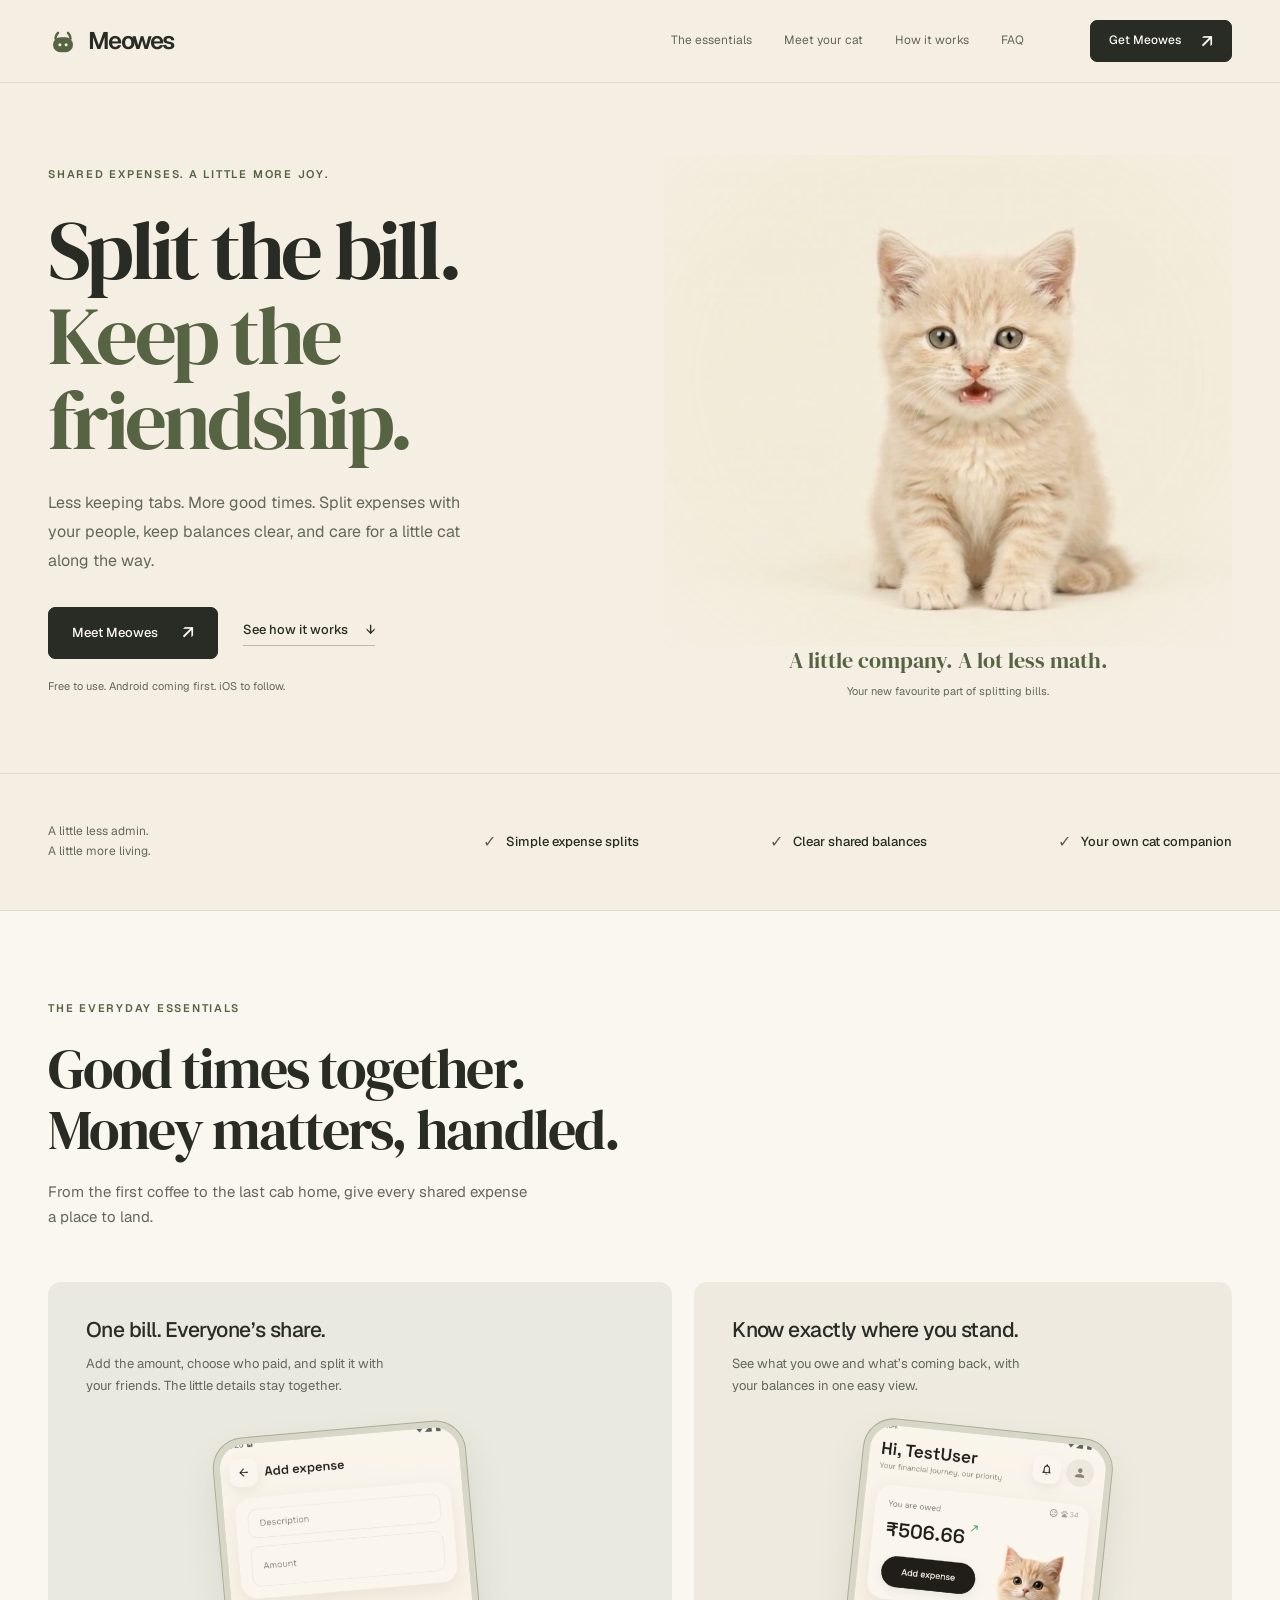
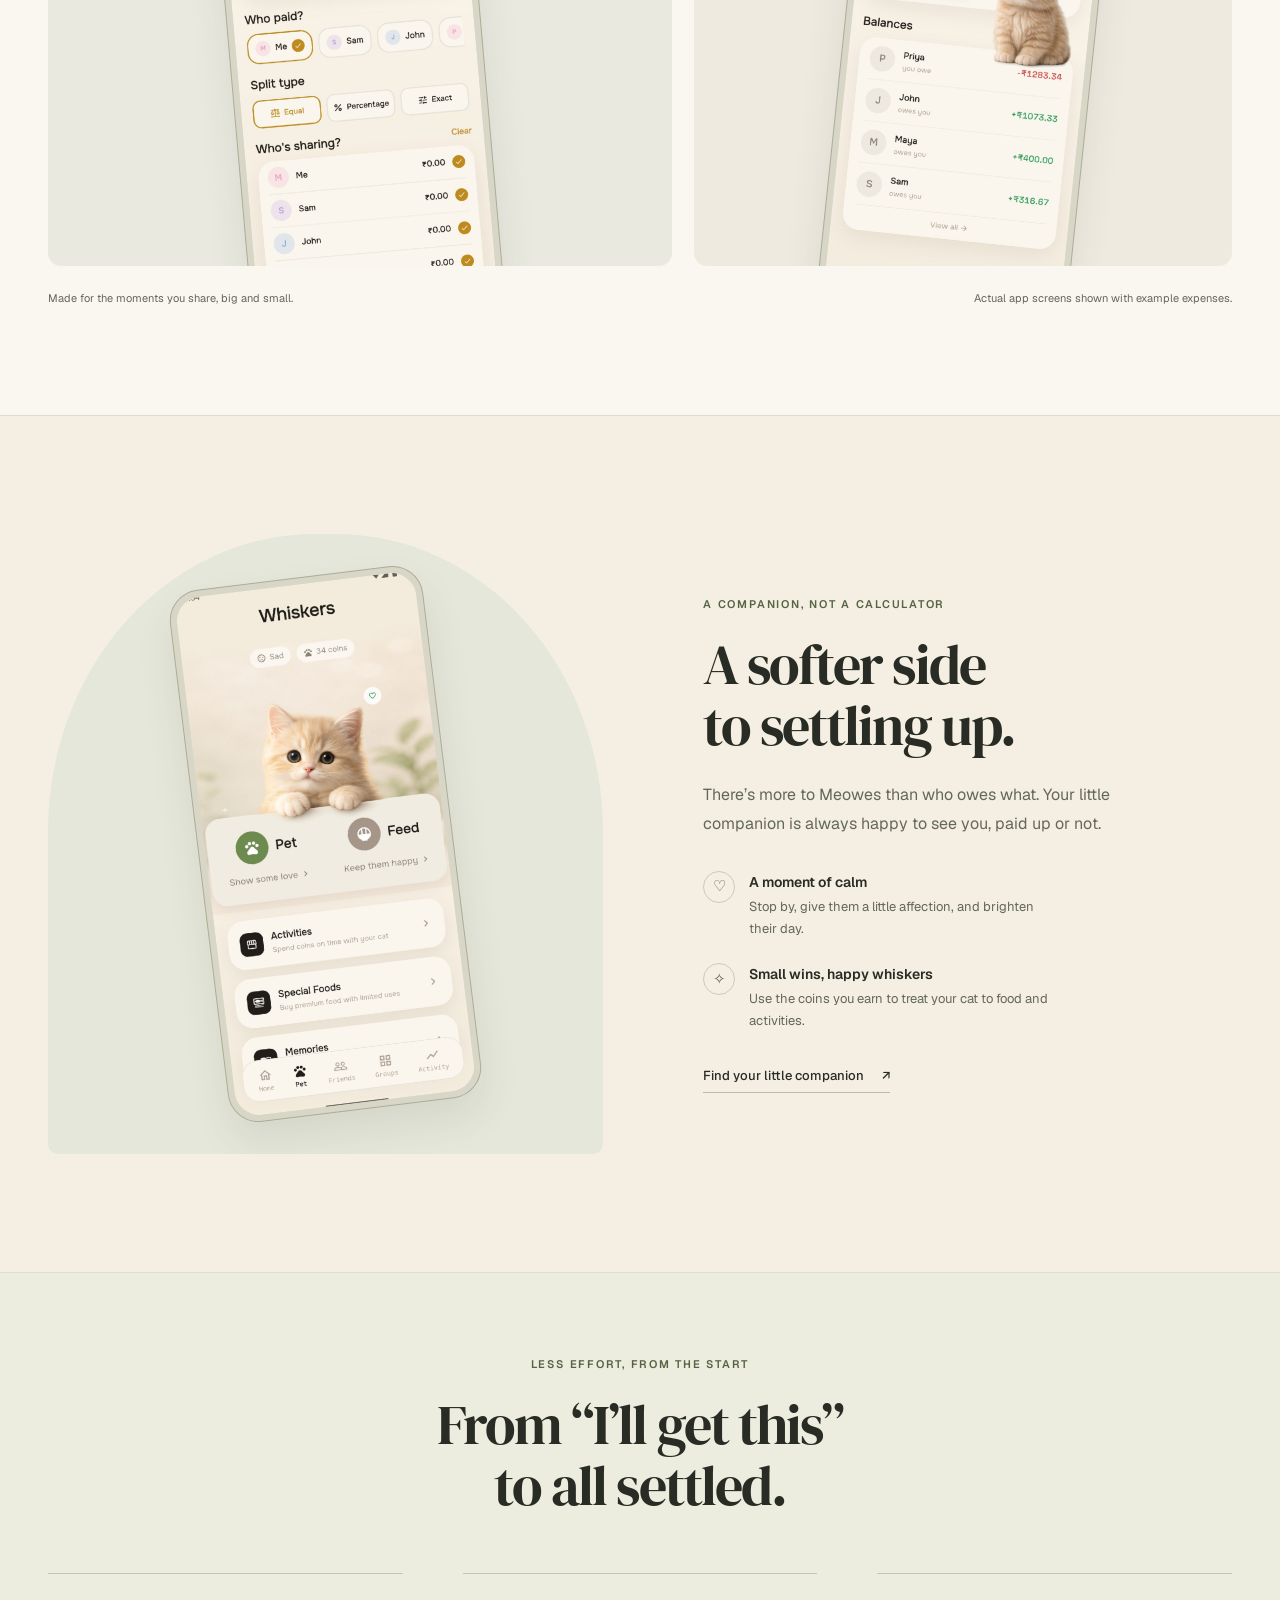
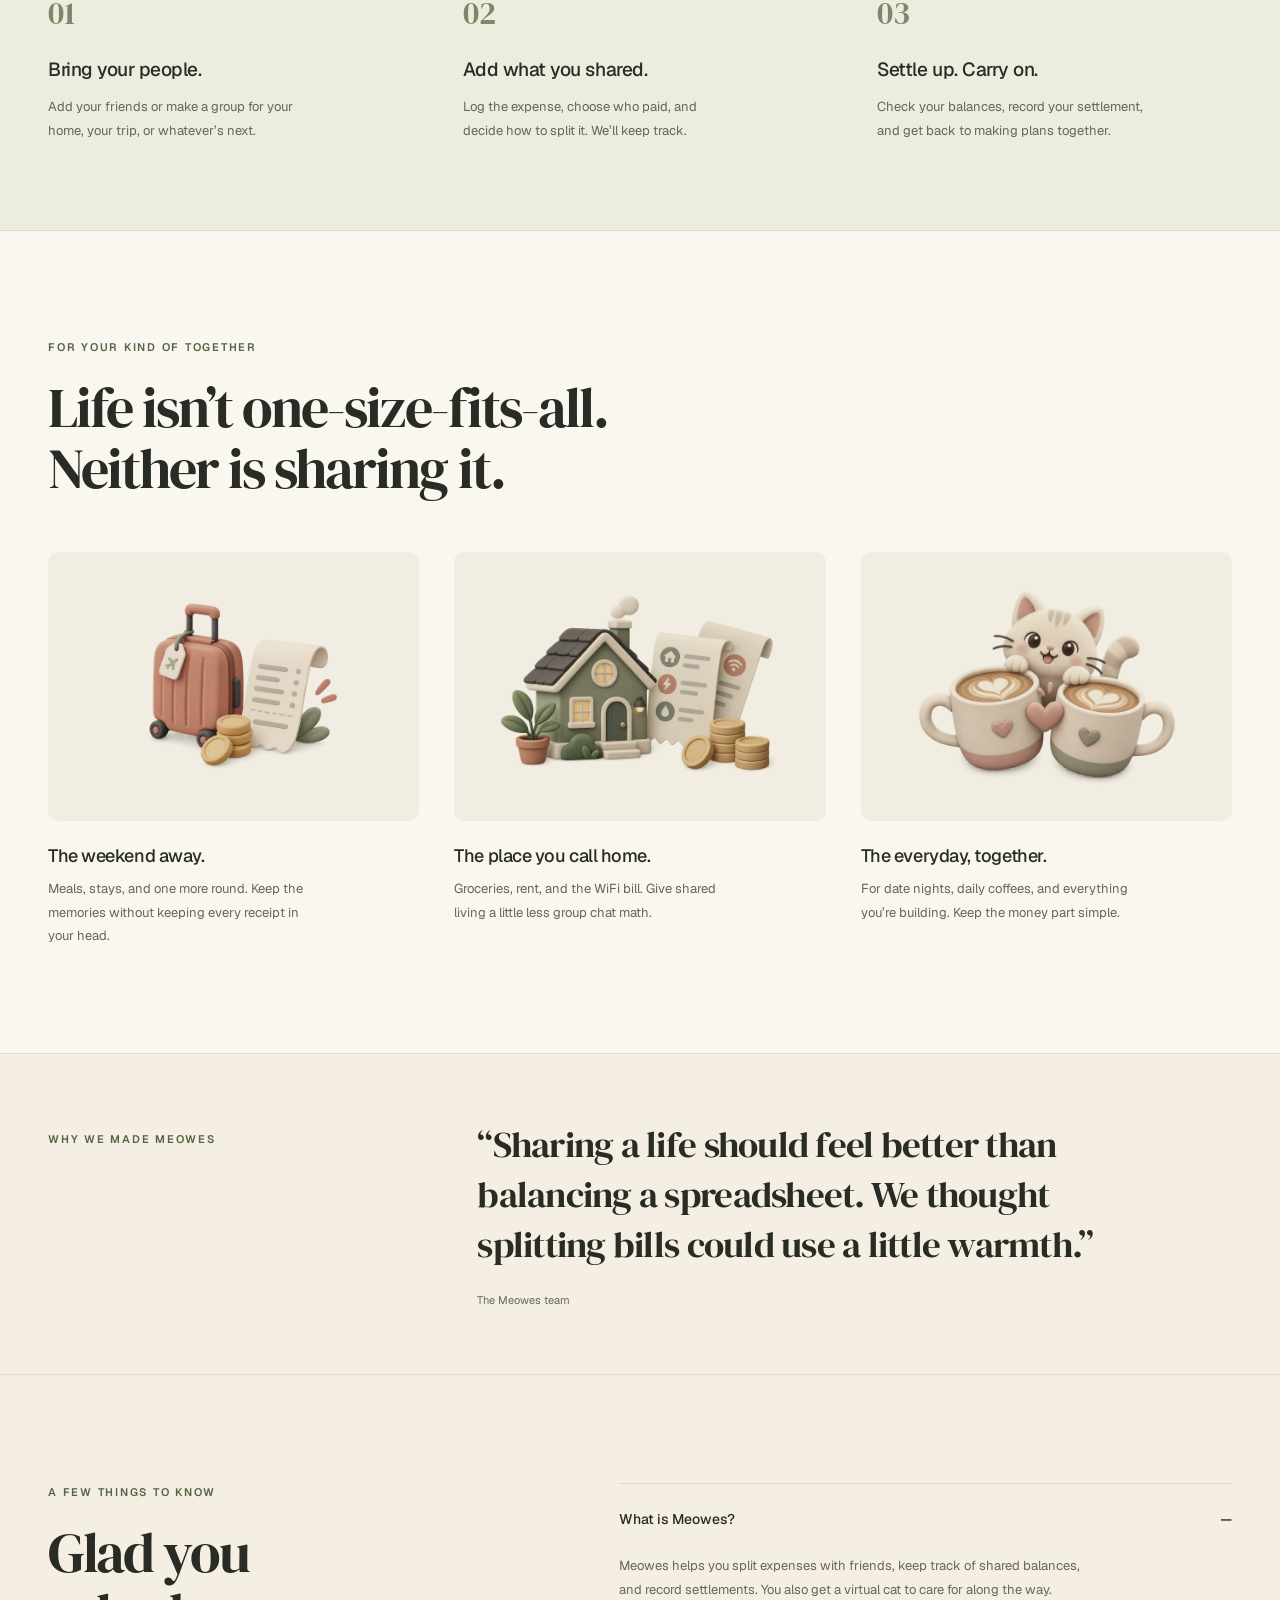
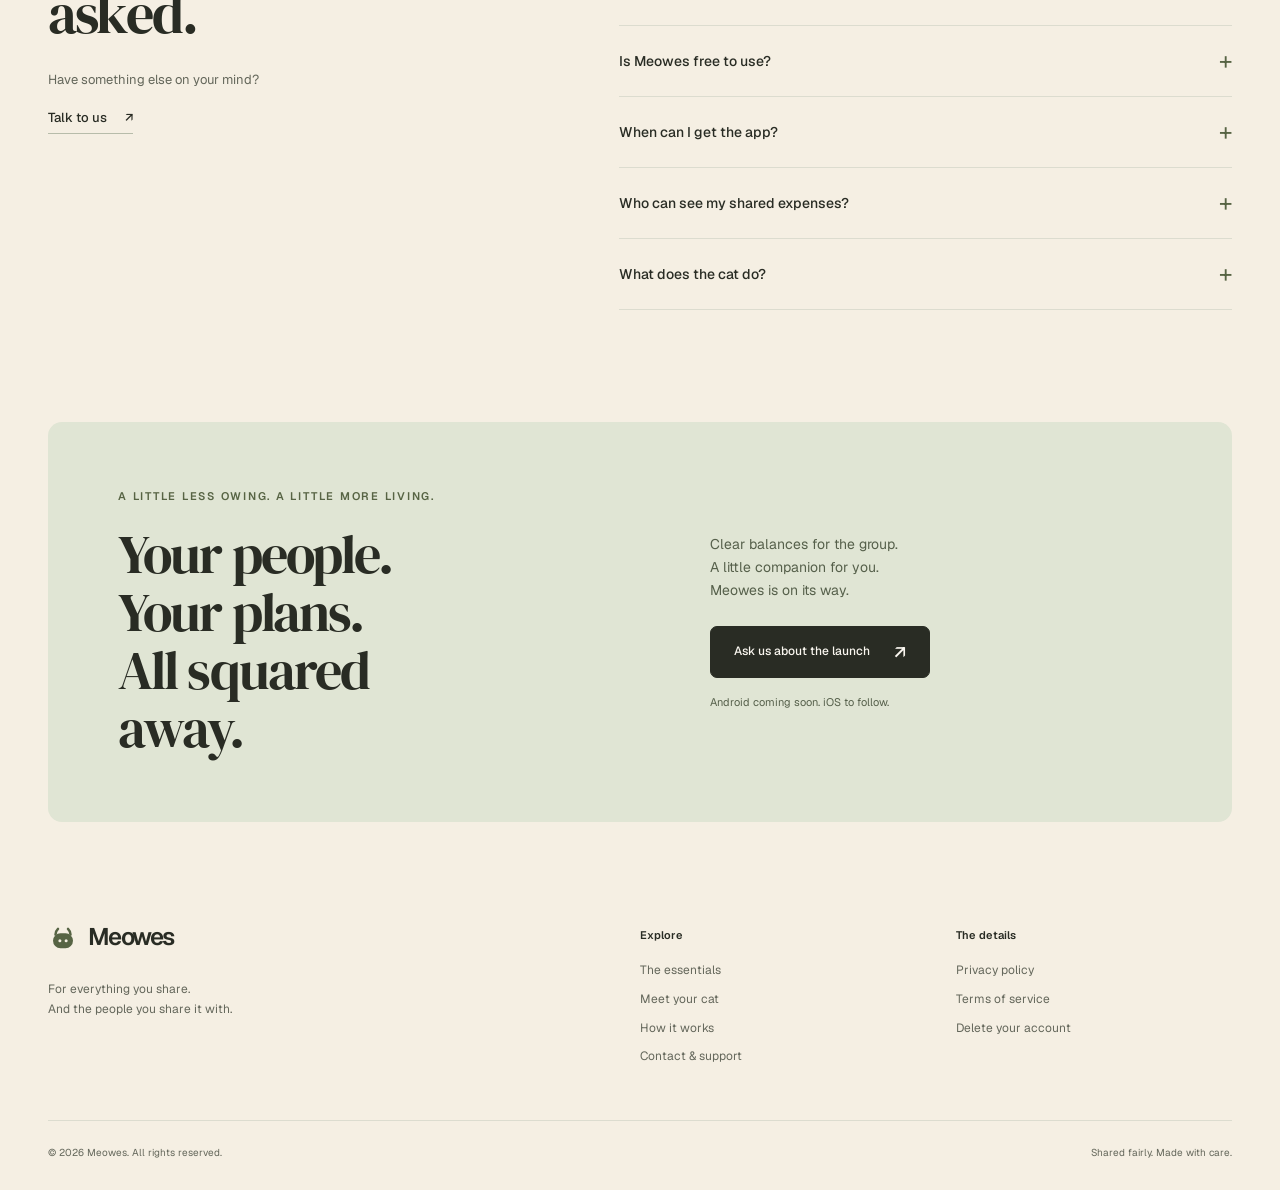
==== commit 3805abf8: "feat: redesign landing page and animate hero cat" ====
--- a/site/index.html
+++ b/site/index.html
@@ -3,668 +3,164 @@
 <head>
   <meta charset="UTF-8">
   <meta name="viewport" content="width=device-width, initial-scale=1.0">
-  <meta name="description" content="Meowes - Split expenses with friends, care for a virtual cat, and earn coins together.">
-  <title>Meowes — Split Expenses, Care for Your Cat</title>
-  <link rel="preconnect" href="https://fonts.googleapis.com">
-  <link rel="preconnect" href="https://fonts.gstatic.com" crossorigin>
-  <link href="https://fonts.googleapis.com/css2?family=Geist:wght@400;500;600;700;800;900&family=Geist+Mono:wght@400;500;600&display=swap" rel="stylesheet">
-  <style>
-    :root {
-      --bg: #F1F1EF;
-      --bg-alt: #E7E6E3;
-      --surface: #FFFFFF;
-      --graphite: #17171A;
-      --text: #17171A;
-      --text-muted: #6B6B6E;
-      --accent: #FF6A1A;
-      --accent-hover: #E85A0E;
-      --accent-text: #D14E0A;
-      --accent-soft: #FFE4D2;
-      --border: #E1E0DC;
-      --border-strong: #CFCECA;
-      --shadow-sm: 0 1px 2px rgba(23,23,26,0.05);
-      --shadow-md: 0 10px 28px rgba(23,23,26,0.09);
-      --shadow-lg: 0 26px 60px rgba(23,23,26,0.16);
-      --radius-tile: 22px;
-      --radius-input: 14px;
-      --radius-full: 9999px;
-      --font-sans: 'Geist', -apple-system, BlinkMacSystemFont, 'Segoe UI', sans-serif;
-      --font-mono: 'Geist Mono', ui-monospace, SFMono-Regular, monospace;
-      --max-width: 1240px;
-      --nav-height: 76px;
-    }
-
-    * { box-sizing: border-box; margin: 0; padding: 0; }
-    html { scroll-behavior: smooth; }
-    body {
-      font-family: var(--font-sans);
-      background: var(--bg);
-      color: var(--text);
-      line-height: 1.6;
-      -webkit-font-smoothing: antialiased;
-      -moz-osx-font-smoothing: grayscale;
-    }
-    .container { max-width: var(--max-width); margin: 0 auto; padding: 0 24px; }
-    img { max-width: 100%; height: auto; display: block; }
-    section { padding: 88px 0; }
-
-    /* Nav */
-    nav { position: fixed; top: 0; left: 0; right: 0; z-index: 100; height: var(--nav-height); background: rgba(241,241,239,0.92); border-bottom: 1px solid var(--border); }
-    .nav-inner { display: flex; align-items: center; justify-content: space-between; height: 100%; }
-    .logo { display: flex; align-items: center; gap: 10px; text-decoration: none; color: var(--text); font-weight: 800; font-size: 1.125rem; letter-spacing: -0.01em; }
-    .logo-mark { width: 36px; height: 36px; border-radius: 11px; background: var(--graphite); display: flex; align-items: center; justify-content: center; flex-shrink: 0; }
-    .nav-pill { display: flex; align-items: center; gap: 2px; background: var(--surface); border: 1px solid var(--border); border-radius: var(--radius-full); padding: 6px; box-shadow: var(--shadow-sm); }
-    .nav-pill a { padding: 9px 18px; border-radius: var(--radius-full); color: var(--text-muted); text-decoration: none; font-size: 0.8125rem; font-weight: 600; transition: all 0.15s ease; }
-    .nav-pill a:hover { color: var(--text); }
-    .nav-pill a.active { background: var(--accent); color: white; }
-    .nav-cta { padding: 11px 22px; background: var(--graphite); color: white; border-radius: var(--radius-full); font-weight: 650; font-size: 0.875rem; text-decoration: none; transition: background 0.15s ease, transform 0.1s ease; }
-    .nav-cta:hover { background: #000; }
-    .nav-cta:active { transform: scale(0.97); }
-
-    /* Hero */
-    header { position: relative; padding-top: calc(var(--nav-height) + 44px); padding-bottom: 64px; overflow: hidden; }
-    .hero-grid { position: relative; display: grid; grid-template-columns: 1fr 1fr; gap: 40px; align-items: center; }
-    .hero-badge { display: inline-flex; align-items: center; gap: 8px; padding: 8px 16px; background: var(--surface); border: 1px solid var(--border); border-radius: var(--radius-full); font-size: 0.8125rem; font-weight: 600; margin-bottom: 24px; box-shadow: var(--shadow-sm); }
-    h1 { font-size: clamp(2.25rem, 4.2vw, 3.375rem); font-weight: 800; line-height: 1.08; letter-spacing: -0.02em; text-transform: uppercase; margin-bottom: 20px; }
-    h1 .accent-line { color: var(--accent-text); display: block; }
-    .hero-subtext { font-size: 1.0625rem; color: var(--text-muted); max-width: 42ch; margin-bottom: 28px; line-height: 1.6; }
-    .hero-ctas { display: flex; gap: 12px; flex-wrap: wrap; margin-bottom: 18px; }
-    .store-badge { display: inline-flex; align-items: center; gap: 10px; padding: 10px 18px; border-radius: 14px; text-decoration: none; transition: transform 0.15s ease, opacity 0.15s ease; }
-    .store-badge:hover { opacity: 0.9; }
-    .store-badge:active { transform: scale(0.98); }
-    .store-badge.apple { background: var(--graphite); color: white; }
-    .store-badge.google { background: var(--surface); color: var(--text); border: 1px solid var(--border-strong); }
-    .store-badge-text { display: flex; flex-direction: column; line-height: 1.15; }
-    .store-badge-text .small { font-size: 0.625rem; opacity: 0.85; font-weight: 500; }
-    .store-badge-text .big { font-size: 0.9375rem; font-weight: 700; }
-    .hero-trust { display: flex; align-items: center; gap: 8px; font-size: 0.8125rem; color: var(--text-muted); font-weight: 500; }
-    .hero-trust svg { color: var(--accent); flex-shrink: 0; }
-
-    /* Hero visual */
-    .hero-visual { position: relative; height: 620px; }
-    .hero-glow { position: absolute; top: 8%; left: 8%; width: 84%; height: 84%; background: radial-gradient(circle, var(--accent-soft) 0%, rgba(255,228,210,0) 68%); opacity: 0.8; z-index: 0; }
-    .hero-phones { position: absolute; inset: 0; z-index: 1; }
-    .hphone { position: absolute; border-radius: 34px; background: var(--graphite); padding: 8px; box-shadow: var(--shadow-lg); }
-    .hphone-notch { position: absolute; top: 8px; left: 50%; transform: translateX(-50%); width: 84px; height: 22px; background: var(--graphite); border-radius: 0 0 14px 14px; z-index: 2; }
-    .hphone-screen { position: relative; background: var(--surface); border-radius: 27px; overflow: hidden; aspect-ratio: 375/812; }
-    .hphone-shot { width: 100%; height: 100%; object-fit: cover; display: block; }
-
-    .hphone.back { width: 196px; top: 0; right: 8%; transform: rotate(8deg); z-index: 1; filter: brightness(0.97); }
-    .hphone.front { width: 262px; left: 2%; bottom: 0; transform: rotate(-4deg); z-index: 3; }
-
-    .chip { position: absolute; display: flex; align-items: center; justify-content: center; border-radius: 16px; box-shadow: var(--shadow-md); z-index: 4; }
-    .chip svg { display: block; }
-    .chip-heart { top: 2%; left: 0; width: 48px; height: 48px; background: linear-gradient(160deg, #FF8A4C, #E8480F); color: white; transform: rotate(-10deg); }
-    .chip-trend { bottom: 10%; right: 2%; width: 52px; height: 52px; background: var(--surface); border: 1px solid var(--border); color: var(--accent-text); transform: rotate(6deg); }
-
-    /* Pet feature showcase */
-    .showcase-grid { display: grid; grid-template-columns: repeat(3, 1fr); gap: 32px; }
-    .showcase-item { text-align: center; }
-    .showcase-phone { position: relative; width: 100%; max-width: 220px; margin: 0 auto 22px; border-radius: 30px; background: var(--graphite); padding: 7px; box-shadow: var(--shadow-lg); }
-    .showcase-phone .hphone-notch { width: 74px; height: 18px; }
-    .showcase-phone .hphone-shot { border-radius: 24px; aspect-ratio: 375/812; }
-    .showcase-item h3 { font-size: 1rem; font-weight: 700; margin-bottom: 4px; }
-    .showcase-item p { font-size: 0.875rem; color: var(--text-muted); line-height: 1.5; max-width: 26ch; margin: 0 auto; }
-    .pet-showcase + .pet-showcase { margin-top: 88px; }
-
-    /* Money timeline card (icon + copy + illustrative chip, dashed connector) */
-    .timeline-card { position: relative; background: var(--surface); border: 1px solid var(--border); border-radius: var(--radius-tile); padding: 8px 44px; box-shadow: var(--shadow-sm); max-width: 900px; margin: 0 auto; }
-    .timeline-card::before { content: ''; position: absolute; top: 68px; bottom: 68px; left: 71px; width: 2px; background-image: linear-gradient(var(--border-strong) 55%, rgba(255,255,255,0) 0%); background-size: 2px 12px; background-repeat: repeat-y; }
-    .timeline-row { position: relative; z-index: 1; display: grid; grid-template-columns: 56px 1fr auto; gap: 28px; align-items: center; padding: 32px 0; }
-    .timeline-row + .timeline-row::before { content: ''; position: absolute; top: 0; left: 84px; right: 0; height: 1px; background: var(--border); }
-    .timeline-icon { position: relative; z-index: 2; width: 56px; height: 56px; border-radius: 50%; display: flex; align-items: center; justify-content: center; flex-shrink: 0; }
-    .timeline-icon.green { background: #DEF0DE; color: #2F8F4E; }
-    .timeline-icon.amber { background: #FBEACB; color: #C8871B; }
-    .timeline-icon.purple { background: #E8E1FB; color: #7C5CFA; }
-    .timeline-text h3 { font-size: 1.0625rem; font-weight: 700; margin-bottom: 6px; }
-    .timeline-text p { font-size: 0.9375rem; color: var(--text-muted); line-height: 1.55; max-width: 40ch; }
-    .tl-visual { width: 168px; flex-shrink: 0; border-radius: 16px; padding: 14px 16px; }
-    .tl-visual.green-bg { background: #DEF0DE; }
-    .tl-visual.amber-bg { background: #FBEACB; }
-    .tl-visual.purple-bg { background: #E8E1FB; }
-    .tl-line { display: block; height: 8px; border-radius: 4px; background: rgba(23,23,26,0.14); margin-bottom: 8px; }
-    .tl-line.short { width: 60%; }
-    .tl-amount { display: block; margin-top: 10px; font-family: var(--font-mono); font-weight: 700; font-size: 1.0625rem; color: var(--text); background: rgba(255,255,255,0.7); border-radius: 8px; padding: 6px 10px; text-align: center; }
-    .tl-mini-avatars { display: flex; justify-content: center; margin-top: 12px; }
-    .tl-mini-avatar { width: 24px; height: 24px; border-radius: 50%; display: flex; align-items: center; justify-content: center; font-weight: 700; font-size: 0.5625rem; border: 2px solid var(--surface); margin-left: -8px; }
-    .tl-mini-avatar:first-child { margin-left: 0; }
-    .tl-visual.avatars { display: flex; align-items: center; justify-content: center; padding: 22px 16px; }
-    .tl-avatar { width: 40px; height: 40px; border-radius: 50%; display: flex; align-items: center; justify-content: center; font-weight: 700; font-size: 0.8125rem; border: 2px solid var(--surface); margin-left: -12px; }
-    .tl-avatar:first-child { margin-left: 0; }
-    .tl-bal-row { display: flex; align-items: center; gap: 8px; }
-    .tl-bal-row + .tl-bal-row { margin-top: 10px; }
-    .tl-avatar.small { width: 26px; height: 26px; font-size: 0.625rem; margin-left: 0; border: none; flex-shrink: 0; }
-    .tl-bal-bar { flex: 1; height: 6px; border-radius: 3px; background: rgba(23,23,26,0.1); }
-    .tl-amt { font-family: var(--font-mono); font-size: 0.75rem; font-weight: 700; flex-shrink: 0; }
-    .tl-amt.pos { color: #1A8A4C; }
-    .tl-amt.neg { color: #D64545; }
-
-    /* Who it's for */
-    .usecase-grid { display: grid; grid-template-columns: repeat(3, 1fr); gap: 24px; }
-    .usecase-card { padding: 32px 28px; border-radius: var(--radius-tile); }
-    .usecase-card.trip { background: var(--accent-soft); }
-    .usecase-card.roommates { background: #E3ECDD; }
-    .usecase-card.couples { background: #FBE5EA; }
-    .usecase-icon { width: 44px; height: 44px; border-radius: 50%; background: rgba(255,255,255,0.65); color: var(--graphite); display: flex; align-items: center; justify-content: center; margin-bottom: 18px; }
-    .usecase-card h3 { font-size: 1.0625rem; font-weight: 700; margin-bottom: 8px; }
-    .usecase-card p { font-size: 0.875rem; color: var(--text); opacity: 0.72; line-height: 1.55; }
-
-    /* Founder note */
-    .founder-note { max-width: 620px; margin: 0 auto; text-align: center; }
-    .founder-note p { font-size: 1.125rem; line-height: 1.7; color: var(--text); margin-bottom: 16px; }
-    .founder-note .signoff { font-size: 0.875rem; font-weight: 650; color: var(--text-muted); }
-
-    /* FAQ */
-    .faq-list { max-width: 720px; margin: 0 auto; display: flex; flex-direction: column; gap: 12px; }
-    .faq-item { background: var(--surface); border: 1px solid var(--border); border-radius: var(--radius-input); padding: 0 22px; }
-    .faq-item summary { list-style: none; cursor: pointer; padding: 18px 0; font-weight: 700; font-size: 0.9375rem; display: flex; align-items: center; justify-content: space-between; gap: 16px; }
-    .faq-item summary::-webkit-details-marker { display: none; }
-    .faq-icon { flex-shrink: 0; width: 22px; height: 22px; border-radius: 50%; background: var(--bg); display: flex; align-items: center; justify-content: center; color: var(--text-muted); transition: transform 0.2s ease, background 0.2s ease, color 0.2s ease; }
-    .faq-item[open] .faq-icon { transform: rotate(45deg); background: var(--accent); color: white; }
-    .faq-item p { font-size: 0.875rem; color: var(--text-muted); line-height: 1.6; padding-bottom: 18px; max-width: 62ch; }
-
-    /* Section headers */
-    .section-header { text-align: center; margin-bottom: 56px; }
-    .section-header h2 { font-size: clamp(1.5rem, 2.6vw, 1.875rem); font-weight: 800; text-transform: uppercase; letter-spacing: -0.01em; display: inline-flex; align-items: center; gap: 10px; }
-    .section-header h2 .paw { font-size: 1.125rem; }
-
-    /* How it works */
-    .how-grid { display: grid; grid-template-columns: 1fr auto 1fr auto 1fr; gap: 8px; align-items: start; }
-    .how-step { text-align: center; }
-    .how-icon { width: 116px; height: 116px; margin: 0 auto 22px; display: flex; align-items: center; justify-content: center; position: relative; }
-    .how-number { font-family: var(--font-mono); font-size: 2.5rem; font-weight: 700; color: var(--border-strong); margin-bottom: 8px; }
-    .how-step h3 { font-size: 1.0625rem; font-weight: 700; margin-bottom: 6px; }
-    .how-step p { font-size: 0.875rem; color: var(--text-muted); max-width: 22ch; margin: 0 auto; line-height: 1.55; }
-    .how-arrow { align-self: center; margin-top: 100px; color: var(--accent); opacity: 0.7; }
-    .how-arrow svg { display: block; }
-
-    /* CTA band */
-    .cta-band { background: linear-gradient(135deg, #FF8A3D 0%, var(--accent) 55%, #E8480F 100%); border-radius: var(--radius-tile); padding: 56px 48px; position: relative; overflow: hidden; display: grid; grid-template-columns: auto 1fr; gap: 40px; align-items: center; }
-    .cta-band-visual { width: 150px; height: 150px; flex-shrink: 0; }
-    .cta-band h2 { color: white; font-size: clamp(1.375rem, 2.4vw, 1.75rem); font-weight: 800; text-transform: uppercase; line-height: 1.2; margin-bottom: 10px; max-width: 26ch; }
-    .cta-band-row { display: flex; flex-wrap: wrap; align-items: center; gap: 24px; margin-top: 18px; }
-    .cta-band p.sub { color: rgba(255,255,255,0.85); font-size: 0.9375rem; max-width: 32ch; }
-    .cta-band .store-badge.apple { background: var(--graphite); }
-    .cta-band .store-badge.google { background: white; border: none; }
-    .cta-heart { position: absolute; bottom: 20px; right: 28px; width: 34px; height: 34px; opacity: 0.5; }
-
-    /* Footer */
-    footer { padding: 56px 0 32px; border-top: 1px solid var(--border); }
-    .footer-grid { display: grid; grid-template-columns: 2fr repeat(3, 1fr); gap: 44px; margin-bottom: 44px; }
-    .footer-brand p { color: var(--text-muted); font-size: 0.9375rem; line-height: 1.65; margin-top: 16px; max-width: 260px; }
-    .footer-col h4 { font-size: 0.75rem; font-weight: 650; text-transform: uppercase; letter-spacing: 0.1em; color: var(--text-muted); margin-bottom: 16px; }
-    .footer-col ul { list-style: none; display: flex; flex-direction: column; gap: 10px; }
-    .footer-col a { color: var(--text); text-decoration: none; font-size: 0.9375rem; transition: color 0.15s ease; }
-    .footer-col a:hover { color: var(--accent-text); }
-    .footer-bottom { display: flex; align-items: center; justify-content: space-between; padding-top: 28px; border-top: 1px solid var(--border); flex-wrap: wrap; gap: 16px; }
-    .footer-bottom p { font-size: 0.875rem; color: var(--text-muted); }
-    .footer-social { display: flex; gap: 14px; }
-    .footer-social a { width: 38px; height: 38px; border-radius: var(--radius-full); background: var(--bg); border: 1px solid var(--border); display: flex; align-items: center; justify-content: center; color: var(--text-muted); transition: all 0.15s ease; text-decoration: none; }
-    .footer-social a:hover { background: var(--accent); border-color: var(--accent); color: white; }
-
-    /* Mobile */
-    @media (max-width: 1024px) {
-      .hero-grid { grid-template-columns: 1fr; gap: 48px; }
-      .hero-visual { order: -1; height: 480px; }
-      .hphone.front { width: 220px; }
-      .hphone.back { width: 168px; }
-      .showcase-grid { grid-template-columns: 1fr; gap: 40px; }
-      .usecase-grid { grid-template-columns: 1fr; gap: 20px; }
-      .pet-showcase + .pet-showcase { margin-top: 56px; }
-      .timeline-card { padding: 8px 22px; }
-      .timeline-card::before { display: none; }
-      .timeline-row { grid-template-columns: 1fr; text-align: center; gap: 14px; padding: 28px 0; }
-      .timeline-icon { margin: 0 auto; }
-      .timeline-text p { max-width: 34ch; margin: 0 auto; }
-      .tl-visual { width: 100%; max-width: 260px; margin: 0 auto; }
-      .how-grid { grid-template-columns: 1fr; gap: 40px; }
-      .how-arrow { display: none; }
-      .cta-band { grid-template-columns: 1fr; text-align: center; }
-      .cta-band-visual { margin: 0 auto; }
-      .cta-band-row { justify-content: center; }
-      .footer-grid { grid-template-columns: 1fr 1fr; }
-    }
-    @media (max-width: 640px) {
-      .nav-pill { display: none; }
-      .footer-grid { grid-template-columns: 1fr; }
-      .hero-ctas { flex-direction: column; align-items: stretch; }
-    }
-
-    @media (prefers-reduced-motion: reduce) {
-      *, *::before, *::after { animation-duration: 0.01ms !important; animation-iteration-count: 1 !important; transition-duration: 0.01ms !important; scroll-behavior: auto !important; }
-    }
-  </style>
+  <meta name="theme-color" content="#f5efe3">
+  <meta name="description" content="Shared expenses, clear balances, and a little cat to care for. Meowes makes splitting bills with friends feel lighter.">
+  <title>Meowes | Split the bill. Keep the friendship.</title>
+  <link rel="preload" href="landing_assets/fonts/dm-serif-display-400.ttf" as="font" type="font/ttf" crossorigin>
+  <link rel="preload" href="landing_assets/fonts/geist-400.ttf" as="font" type="font/ttf" crossorigin>
+  <link rel="preload" href="landing_assets/hero-cat-poster.jpg" as="image" fetchpriority="high">
+  <link rel="stylesheet" href="landing.css">
+  <script src="landing.js" defer></script>
 </head>
 <body>
-  <nav>
+  <a class="skip-link" href="#main">Skip to content</a>
+  <nav class="site-nav" aria-label="Main navigation">
     <div class="container nav-inner">
-      <a href="#" class="logo">
-        <span class="logo-mark">
-          <svg width="20" height="20" viewBox="0 0 24 24" fill="none">
-            <path d="M6 10c0-1.5.5-3 2-4.5M18 10c0-1.5-.5-3-2-4.5" stroke="#FF6A1A" stroke-width="2" stroke-linecap="round"/>
-            <rect x="4" y="9" width="16" height="12" rx="6" fill="#FF6A1A"/>
-            <circle cx="9.5" cy="15" r="1.2" fill="#17171A"/>
-            <circle cx="14.5" cy="15" r="1.2" fill="#17171A"/>
-          </svg>
-        </span>
-        <span>Meowes</span>
+      <a class="brand" href="#hero" aria-label="Meowes home">
+        <span class="brand-mark"><svg viewBox="0 0 24 24" fill="none" aria-hidden="true"><path d="M6 10c0-1.5.5-3 2-4.5M18 10c0-1.5-.5-3-2-4.5" stroke="currentColor" stroke-width="2" stroke-linecap="round"/><rect x="4" y="9" width="16" height="12" rx="6" fill="currentColor"/><circle cx="9.5" cy="15" r="1.2" fill="#f5efe3"/><circle cx="14.5" cy="15" r="1.2" fill="#f5efe3"/></svg></span>
+        Meowes
       </a>
-      <div class="nav-pill">
-        <a href="#" class="active">Home</a>
-        <a href="#features">Features</a>
+      <div class="nav-links" id="main-navigation">
+        <a href="#features">The essentials</a>
+        <a href="#cat">Meet your cat</a>
         <a href="#how">How it works</a>
         <a href="#faq">FAQ</a>
       </div>
-      <a href="#download" class="nav-cta">Get the App</a>
+      <a class="button nav-cta" href="#download">Get Meowes <span aria-hidden="true">↗</span></a>
+      <button class="menu-toggle" type="button" aria-controls="main-navigation" aria-expanded="false">Menu</button>
     </div>
   </nav>
 
-  <header>
-    <div class="container">
-      <div class="hero-grid">
-        <div>
-          <span class="hero-badge">
-            <svg width="13" height="13" viewBox="0 0 24 24" fill="var(--accent-text)"><ellipse cx="12" cy="16.5" rx="6" ry="5"/><circle cx="5.5" cy="9" r="2.4"/><circle cx="10.5" cy="5.5" r="2.4"/><circle cx="15.5" cy="5.5" r="2.4"/><circle cx="18.5" cy="9" r="2.4"/></svg>
-            Split expenses. Stronger friendships.
-          </span>
-          <h1>Expenses made simple.<span class="accent-line">Friendships made stronger.</span></h1>
-          <p class="hero-subtext">Add bills, split fairly, care for your cat, and earn coins together!</p>
-          <div class="hero-ctas" id="download">
-            <a href="#" class="store-badge apple">
-              <svg width="20" height="20" viewBox="0 0 24 24" fill="currentColor"><path d="M16.365 1.43c0 1.14-.475 2.163-1.244 2.955-.845.868-2.234 1.53-3.36 1.44-.147-1.09.404-2.24 1.19-3.02.83-.83 2.29-1.46 3.414-1.375zm4.14 15.62c-.45 1.02-.664 1.47-1.24 2.37-.803 1.25-1.936 2.81-3.34 2.82-1.25.02-1.57-.82-3.27-.81-1.7.01-2.06.83-3.31.81-1.4-.02-2.47-1.42-3.28-2.67-2.25-3.47-2.49-7.55-1.1-9.72.99-1.55 2.55-2.46 4.02-2.46 1.5 0 2.44.83 3.68.83 1.2 0 1.94-.83 3.68-.83 1.31 0 2.7.71 3.69 1.94-3.25 1.78-2.72 6.42.46 7.71z"/></svg>
-              <span class="store-badge-text"><span class="small">Download on the</span><span class="big">App Store</span></span>
-            </a>
-            <a href="#" class="store-badge google">
-              <svg width="20" height="20" viewBox="0 0 24 24"><path fill="#00D9FF" d="M3.6 2.6c-.4.3-.6.8-.6 1.4v16c0 .6.2 1.1.6 1.4L13 12 3.6 2.6z"/><path fill="#00F076" d="M16.8 8.8 13 12l3.8 3.2 4.4-2.5c.7-.4.7-1.5 0-1.9l-4.4-2z"/><path fill="#FF3A44" d="M3.6 2.6 13 12l3.8-3.2-11.7-6.6c-.5-.3-1.1-.2-1.5.4z"/><path fill="#FFCF00" d="M3.6 21.4c.4.3 1 .3 1.5 0l11.7-6.6L13 12 3.6 21.4z"/></svg>
-              <span class="store-badge-text"><span class="small">GET IT ON</span><span class="big">Google Play</span></span>
-            </a>
+  <main id="main">
+    <header class="hero" id="hero">
+      <div class="container hero-grid">
+        <div class="hero-copy">
+          <span class="eyebrow">Shared expenses. A little more joy.</span>
+          <h1>Split the bill.<em>Keep the friendship.</em></h1>
+          <p class="hero-subtext">Less keeping tabs. More good times. Split expenses with your people, keep balances clear, and care for a little cat along the way.</p>
+          <div class="hero-actions">
+            <a class="button" href="#download">Meet Meowes <span aria-hidden="true">↗</span></a>
+            <a class="text-link" href="#how">See how it works <span aria-hidden="true">↓</span></a>
           </div>
+          <p class="hero-note">Free to use. Android coming first. iOS to follow.</p>
         </div>
-
-        <div class="hero-visual">
-          <div class="hero-glow" aria-hidden="true"></div>
-          <div class="hero-phones">
-            <div class="hphone back">
-              <div class="hphone-notch"></div>
-              <div class="hphone-screen">
-                <img class="hphone-shot" src="landing_assets/screenshots/hero-petting.jpg" alt="Petting your cat in the Meowes app">
-              </div>
-            </div>
-            <div class="hphone front">
-              <div class="hphone-notch"></div>
-              <div class="hphone-screen">
-                <img class="hphone-shot" src="landing_assets/screenshots/hero-home.jpg" alt="Meowes home screen showing balances and your cat">
-              </div>
-            </div>
-          </div>
-
-          <div class="chip chip-heart" aria-hidden="true">
-            <svg width="20" height="20" viewBox="0 0 24 24" fill="currentColor"><path d="M12 21s-7.5-4.6-10-9.3C.5 8 2.3 4.5 6 4c2-.3 3.7.7 6 3 2.3-2.3 4-3.3 6-3 3.7.5 5.5 4 4 7.7-2.5 4.7-10 9.3-10 9.3z"/></svg>
-          </div>
-          <div class="chip chip-trend" aria-hidden="true">
-            <svg width="22" height="22" viewBox="0 0 24 24" fill="none" stroke="currentColor" stroke-width="2.2" stroke-linecap="round" stroke-linejoin="round"><path d="M3 17l6-6 4 4 8-8"/><path d="M15 7h6v6"/></svg>
-          </div>
+        <div class="hero-art">
+          <video class="hero-cat-video" src="landing_assets/cat-right-left-video.mp4" poster="landing_assets/hero-cat-poster.jpg" muted playsinline preload="auto" aria-label="Your Meowes cat, looking around as you move your mouse"></video>
+          <p class="cat-caption"><span>A little company. A lot less math.</span>Your new favourite part of splitting bills.</p>
         </div>
       </div>
+    </header>
+
+    <div class="intro">
+      <div class="container intro-inner">
+        <p>A little less admin.<br>A little more living.</p>
+        <ul aria-label="Meowes benefits">
+          <li><span class="check" aria-hidden="true">✓</span> Simple expense splits</li>
+          <li><span class="check" aria-hidden="true">✓</span> Clear shared balances</li>
+          <li><span class="check" aria-hidden="true">✓</span> Your own cat companion</li>
+        </ul>
+      </div>
     </div>
-  </header>
 
-  <section id="who">
-    <div class="container">
-      <div class="section-header">
-        <h2>Made For However You Split <span class="paw"><svg width="18" height="18" viewBox="0 0 24 24" fill="var(--accent-text)"><ellipse cx="12" cy="16.5" rx="6" ry="5"/><circle cx="5.5" cy="9" r="2.4"/><circle cx="10.5" cy="5.5" r="2.4"/><circle cx="15.5" cy="5.5" r="2.4"/><circle cx="18.5" cy="9" r="2.4"/></svg></span></h2>
+    <section class="feature-section" id="features" aria-labelledby="features-heading">
+      <div class="container">
+        <div class="section-heading">
+          <span class="eyebrow">The everyday essentials</span>
+          <h2 id="features-heading">Good times together.<br>Money matters, handled.</h2>
+          <p>From the first coffee to the last cab home, give every shared expense a place to land.</p>
+        </div>
+        <div class="feature-grid">
+          <article class="feature-panel">
+            <div class="feature-panel-copy">
+              <h3>One bill. Everyone’s share.</h3>
+              <p>Add the amount, choose who paid, and split it with your friends. The little details stay together.</p>
+            </div>
+            <div class="phone expense-phone"><img src="landing_assets/screenshots/feature-addexpense.jpg" alt="Meowes expense form with amount, payer, and split options" width="750" height="1624" loading="lazy"></div>
+          </article>
+          <article class="feature-panel secondary">
+            <div class="feature-panel-copy">
+              <h3>Know exactly where you stand.</h3>
+              <p>See what you owe and what’s coming back, with your balances in one easy view.</p>
+            </div>
+            <div class="phone balance-phone"><img src="landing_assets/screenshots/hero-home.jpg" alt="Meowes home screen showing balances with friends" width="750" height="1624" loading="lazy"></div>
+          </article>
+        </div>
+        <div class="feature-footnote"><span>Made for the moments you share, big and small.</span><span>Actual app screens shown with example expenses.</span></div>
       </div>
-      <div class="usecase-grid">
-        <div class="usecase-card trip">
-          <div class="usecase-icon">
-            <svg width="20" height="20" viewBox="0 0 24 24" fill="none" stroke="currentColor" stroke-width="2" stroke-linecap="round" stroke-linejoin="round"><rect x="3" y="7" width="18" height="13" rx="2"/><path d="M8 7V5a2 2 0 0 1 2-2h4a2 2 0 0 1 2 2v2"/><path d="M3 12h18"/></svg>
+    </section>
+
+    <section class="cat-section" id="cat" aria-labelledby="cat-heading">
+      <div class="container cat-grid">
+        <div class="cat-scene">
+          <div class="phone"><img src="landing_assets/screenshots/feature-pet.jpg" alt="Whiskers in the Meowes app, with pet, feed, and activity options" width="750" height="1624" loading="lazy"></div>
+        </div>
+        <div class="cat-copy">
+          <span class="eyebrow">A companion, not a calculator</span>
+          <h2 id="cat-heading">A softer side<br>to settling up.</h2>
+          <p class="body-copy">There’s more to Meowes than who owes what. Your little companion is always happy to see you, paid up or not.</p>
+          <div class="cat-perks">
+            <div class="cat-perk"><span class="perk-mark" aria-hidden="true">♡</span><div><h3>A moment of calm</h3><p>Stop by, give them a little affection, and brighten their day.</p></div></div>
+            <div class="cat-perk"><span class="perk-mark" aria-hidden="true">✧</span><div><h3>Small wins, happy whiskers</h3><p>Use the coins you earn to treat your cat to food and activities.</p></div></div>
           </div>
-          <h3>Trip groups</h3>
-          <p>Add everyone once, log every meal and cab on the go, split it all when you're home.</p>
-        </div>
-        <div class="usecase-card roommates">
-          <div class="usecase-icon">
-            <svg width="20" height="20" viewBox="0 0 24 24" fill="none" stroke="currentColor" stroke-width="2" stroke-linecap="round" stroke-linejoin="round"><path d="M3 11l9-7 9 7"/><path d="M5 10v9a1 1 0 0 0 1 1h4v-6h4v6h4a1 1 0 0 0 1-1v-9"/></svg>
-          </div>
-          <h3>Roommates</h3>
-          <p>Rent, groceries, WiFi. Recurring costs sorted without the group chat math.</p>
-        </div>
-        <div class="usecase-card couples">
-          <div class="usecase-icon">
-            <svg width="20" height="20" viewBox="0 0 24 24" fill="currentColor"><path d="M12 21s-7.5-4.6-10-9.3C.5 8 2.3 4.5 6 4c2-.3 3.7.7 6 3 2.3-2.3 4-3.3 6-3 3.7.5 5.5 4 4 7.7-2.5 4.7-10 9.3-10 9.3z"/></svg>
-          </div>
-          <h3>Couples</h3>
-          <p>Split the bills and raise a cat together. Whiskers doesn't care who paid last.</p>
+          <a class="text-link" href="#download">Find your little companion <span aria-hidden="true">↗</span></a>
         </div>
       </div>
-    </div>
-  </section>
+    </section>
 
-  <section id="features">
-    <div class="container">
-      <div class="pet-showcase">
-        <div class="section-header">
-          <h2>Split It, Settle It <span class="paw"><svg width="18" height="18" viewBox="0 0 24 24" fill="var(--accent-text)"><ellipse cx="12" cy="16.5" rx="6" ry="5"/><circle cx="5.5" cy="9" r="2.4"/><circle cx="10.5" cy="5.5" r="2.4"/><circle cx="15.5" cy="5.5" r="2.4"/><circle cx="18.5" cy="9" r="2.4"/></svg></h2>
-        </div>
-        <div class="timeline-card">
-          <div class="timeline-row">
-            <div class="timeline-icon green">
-              <svg width="22" height="22" viewBox="0 0 24 24" fill="none" stroke="currentColor" stroke-width="2" stroke-linecap="round" stroke-linejoin="round"><path d="M7 3h8l4 4v14a1 1 0 0 1-1 1H7a1 1 0 0 1-1-1V4a1 1 0 0 1 1-1z"/><path d="M15 3v4h4"/><path d="M9 12h6M9 16h6M9 20h3"/></svg>
-            </div>
-            <div class="timeline-text">
-              <h3>Add in seconds</h3>
-              <p>Type the amount, pick who's in, and split it equally or exactly.</p>
-            </div>
-            <div class="tl-visual green-bg" aria-hidden="true">
-              <span class="tl-line"></span>
-              <span class="tl-line short"></span>
-              <span class="tl-amount">&#8377;1,200</span>
-              <div class="tl-mini-avatars">
-                <span class="tl-mini-avatar" style="background:#E4DFFB; color:#7C5CFA;"><svg width="13" height="13" viewBox="0 0 24 24" fill="currentColor"><circle cx="12" cy="8" r="4"/><path d="M12 14c-5 0-9 2.5-9 6.5V21h18v-.5c0-4-4-6.5-9-6.5z"/></svg></span>
-                <span class="tl-mini-avatar" style="background:#DCEAFB; color:#2F80ED;"><svg width="13" height="13" viewBox="0 0 24 24" fill="currentColor"><circle cx="12" cy="8" r="4"/><path d="M12 14c-5 0-9 2.5-9 6.5V21h18v-.5c0-4-4-6.5-9-6.5z"/></svg></span>
-                <span class="tl-mini-avatar" style="background:#FCEFD1; color:#B4790E;"><svg width="13" height="13" viewBox="0 0 24 24" fill="currentColor"><circle cx="12" cy="8" r="4"/><path d="M12 14c-5 0-9 2.5-9 6.5V21h18v-.5c0-4-4-6.5-9-6.5z"/></svg></span>
-                <span class="tl-mini-avatar" style="background:#FBE1E9; color:#D6336C;">+2</span>
-              </div>
-            </div>
-          </div>
-          <div class="timeline-row">
-            <div class="timeline-icon amber">
-              <svg width="22" height="22" viewBox="0 0 24 24" fill="none" stroke="currentColor" stroke-width="2" stroke-linecap="round" stroke-linejoin="round"><circle cx="9" cy="8" r="3.2"/><circle cx="17" cy="9.5" r="2.4"/><path d="M3 20c0-4 2.7-6.5 6-6.5s6 2.5 6 6.5"/><path d="M15 14c2.6.4 4.5 2.4 4.5 6"/></svg>
-            </div>
-            <div class="timeline-text">
-              <h3>Group the chaos</h3>
-              <p>Trip, flat, family. Every group keeps its own running tab.</p>
-            </div>
-            <div class="tl-visual avatars amber-bg" aria-hidden="true">
-              <span class="tl-avatar" style="background:#E4DFFB; color:#7C5CFA;"><svg width="20" height="20" viewBox="0 0 24 24" fill="currentColor"><circle cx="12" cy="8" r="4"/><path d="M12 14c-5 0-9 2.5-9 6.5V21h18v-.5c0-4-4-6.5-9-6.5z"/></svg></span>
-              <span class="tl-avatar" style="background:#DCEAFB; color:#2F80ED;"><svg width="20" height="20" viewBox="0 0 24 24" fill="currentColor"><circle cx="12" cy="8" r="4"/><path d="M12 14c-5 0-9 2.5-9 6.5V21h18v-.5c0-4-4-6.5-9-6.5z"/></svg></span>
-              <span class="tl-avatar" style="background:#FBE1E9; color:#D6336C;"><svg width="20" height="20" viewBox="0 0 24 24" fill="currentColor"><circle cx="12" cy="8" r="4"/><path d="M12 14c-5 0-9 2.5-9 6.5V21h18v-.5c0-4-4-6.5-9-6.5z"/></svg></span>
-            </div>
-          </div>
-          <div class="timeline-row">
-            <div class="timeline-icon purple">
-              <svg width="22" height="22" viewBox="0 0 24 24" fill="none" stroke="currentColor" stroke-width="2" stroke-linecap="round" stroke-linejoin="round"><path d="M2 12s4-7 10-7 10 7 10 7-4 7-10 7-10-7-10-7z"/><circle cx="12" cy="12" r="3"/></svg>
-            </div>
-            <div class="timeline-text">
-              <h3>See who owes what</h3>
-              <p>One glance tells you exactly where you stand with each friend.</p>
-            </div>
-            <div class="tl-visual balances purple-bg" aria-hidden="true">
-              <div class="tl-bal-row">
-                <span class="tl-avatar small" style="background:#E4DFFB; color:#7C5CFA;"><svg width="14" height="14" viewBox="0 0 24 24" fill="currentColor"><circle cx="12" cy="8" r="4"/><path d="M12 14c-5 0-9 2.5-9 6.5V21h18v-.5c0-4-4-6.5-9-6.5z"/></svg></span>
-                <span class="tl-bal-bar"></span>
-                <span class="tl-amt pos">+&#8377;400</span>
-              </div>
-              <div class="tl-bal-row">
-                <span class="tl-avatar small" style="background:#DCEAFB; color:#2F80ED;"><svg width="14" height="14" viewBox="0 0 24 24" fill="currentColor"><circle cx="12" cy="8" r="4"/><path d="M12 14c-5 0-9 2.5-9 6.5V21h18v-.5c0-4-4-6.5-9-6.5z"/></svg></span>
-                <span class="tl-bal-bar"></span>
-                <span class="tl-amt neg">&minus;&#8377;250</span>
-              </div>
-              <div class="tl-bal-row">
-                <span class="tl-avatar small" style="background:#FCEFD1; color:#B4790E;"><svg width="14" height="14" viewBox="0 0 24 24" fill="currentColor"><circle cx="12" cy="8" r="4"/><path d="M12 14c-5 0-9 2.5-9 6.5V21h18v-.5c0-4-4-6.5-9-6.5z"/></svg></span>
-                <span class="tl-bal-bar"></span>
-                <span class="tl-amt pos">+&#8377;150</span>
-              </div>
-            </div>
-          </div>
+    <section class="how-section" id="how" aria-labelledby="how-heading">
+      <div class="container">
+        <div class="how-heading"><span class="eyebrow">Less effort, from the start</span><h2 id="how-heading">From “I’ll get this”<br>to all settled.</h2></div>
+        <ol class="how-steps">
+          <li><h3>Bring your people.</h3><p>Add your friends or make a group for your home, your trip, or whatever’s next.</p></li>
+          <li><h3>Add what you shared.</h3><p>Log the expense, choose who paid, and decide how to split it. We’ll keep track.</p></li>
+          <li><h3>Settle up. Carry on.</h3><p>Check your balances, record your settlement, and get back to making plans together.</p></li>
+        </ol>
+      </div>
+    </section>
+
+    <section class="together-section" id="who" aria-labelledby="together-heading">
+      <div class="container">
+        <div class="section-heading"><span class="eyebrow">For your kind of together</span><h2 id="together-heading">Life isn’t one-size-fits-all.<br>Neither is sharing it.</h2></div>
+        <div class="occasion-grid">
+          <article class="occasion"><div class="occasion-art"><img src="landing_assets/usecase-trip-art.webp" alt="A suitcase with a receipt and travel expenses" width="1536" height="1024" loading="lazy"></div><h3>The weekend away.</h3><p>Meals, stays, and one more round. Keep the memories without keeping every receipt in your head.</p></article>
+          <article class="occasion"><div class="occasion-art"><img src="landing_assets/usecase-roommates-art.webp" alt="A shared home with household bills" width="1536" height="1024" loading="lazy"></div><h3>The place you call home.</h3><p>Groceries, rent, and the WiFi bill. Give shared living a little less group chat math.</p></article>
+          <article class="occasion"><div class="occasion-art"><img src="landing_assets/usecase-couples-art.webp" alt="Two mugs and a little cat, for life shared together" width="1536" height="1024" loading="lazy"></div><h3>The everyday, together.</h3><p>For date nights, daily coffees, and everything you’re building. Keep the money part simple.</p></article>
         </div>
       </div>
+    </section>
 
-      <div class="pet-showcase">
-        <div class="section-header">
-          <h2>Your Cat, Right There <span class="paw"><svg width="18" height="18" viewBox="0 0 24 24" fill="var(--accent-text)"><ellipse cx="12" cy="16.5" rx="6" ry="5"/><circle cx="5.5" cy="9" r="2.4"/><circle cx="10.5" cy="5.5" r="2.4"/><circle cx="15.5" cy="5.5" r="2.4"/><circle cx="18.5" cy="9" r="2.4"/></svg></h2>
-        </div>
-        <div class="showcase-grid">
-          <div class="showcase-item">
-            <div class="showcase-phone">
-              <div class="hphone-notch"></div>
-              <img class="hphone-shot" src="landing_assets/screenshots/feature-pet.jpg" alt="Meowes pet screen showing mood, coins, and daily activities">
-            </div>
-            <h3>Check in anytime</h3>
-            <p>See their mood and coin balance, then feed or play in a tap.</p>
-          </div>
-          <div class="showcase-item">
-            <div class="showcase-phone">
-              <div class="hphone-notch"></div>
-              <img class="hphone-shot" src="landing_assets/screenshots/hero-petting.jpg" alt="Swiping to pet the cat in the Meowes app">
-            </div>
-            <h3>Stroke &amp; cuddle</h3>
-            <p>Swipe over their head to show love and lift their mood.</p>
-          </div>
-          <div class="showcase-item">
-            <div class="showcase-phone">
-              <div class="hphone-notch"></div>
-              <img class="hphone-shot" src="landing_assets/screenshots/feature-feed.jpg" alt="Feeding the cat fish, treats, or dry food in the Meowes app">
-            </div>
-            <h3>Feed with coins</h3>
-            <p>Spend coins earned from settling up on fish, treats, and more.</p>
-          </div>
+    <section class="story" aria-label="Why we built Meowes">
+      <div class="container story-inner"><span class="eyebrow">Why we made Meowes</span><blockquote>“Sharing a life should feel better than balancing a spreadsheet. We thought splitting bills could use a little warmth.”<cite>The Meowes team</cite></blockquote></div>
+    </section>
+
+    <section class="faq-section" id="faq" aria-labelledby="faq-heading">
+      <div class="container faq-grid">
+        <div class="faq-heading"><span class="eyebrow">A few things to know</span><h2 id="faq-heading">Glad you asked.</h2><p>Have something else on your mind?</p><a class="text-link" href="/legal/support.html">Talk to us <span aria-hidden="true">↗</span></a></div>
+        <div class="faq-list">
+          <details class="faq-item" open><summary>What is Meowes?</summary><p>Meowes helps you split expenses with friends, keep track of shared balances, and record settlements. You also get a virtual cat to care for along the way.</p></details>
+          <details class="faq-item"><summary>Is Meowes free to use?</summary><p>Yes. Adding friends, splitting expenses, and caring for your cat are all free.</p></details>
+          <details class="faq-item"><summary>When can I get the app?</summary><p>We’re finishing testing. Android is coming first, with iOS planned for a later release. If you’d like to know more, get in touch with our team.</p></details>
+          <details class="faq-item"><summary>Who can see my shared expenses?</summary><p>Your shared balances and expenses are visible to the friends and groups involved. Read our <a class="text-link" href="/legal/privacy.html">privacy policy</a> for more about how we handle your information.</p></details>
+          <details class="faq-item"><summary>What does the cat do?</summary><p>Your cat gives you a little reason to check in beyond the bills. Pet them, feed them, and spend earned coins on treats and activities.</p></details>
         </div>
       </div>
+    </section>
+
+    <section class="download-section" id="download" aria-labelledby="download-heading">
+      <div class="container"><div class="download-panel">
+        <div><span class="eyebrow">A little less owing. A little more living.</span><h2 id="download-heading">Your people.<br>Your plans.<br>All squared away.</h2></div>
+        <div class="download-copy"><p>Clear balances for the group.<br>A little companion for you.<br>Meowes is on its way.</p><a class="button" href="mailto:meowesapp@gmail.com?subject=Meowes%20launch%20enquiry">Ask us about the launch <span aria-hidden="true">↗</span></a><small>Android coming soon. iOS to follow.</small></div>
+      </div></div>
+    </section>
+  </main>
+
+  <footer class="footer"><div class="container">
+    <div class="footer-main">
+      <div class="footer-brand"><a class="brand" href="#hero" aria-label="Meowes home"><span class="brand-mark"><svg viewBox="0 0 24 24" fill="none" aria-hidden="true"><path d="M6 10c0-1.5.5-3 2-4.5M18 10c0-1.5-.5-3-2-4.5" stroke="currentColor" stroke-width="2" stroke-linecap="round"/><rect x="4" y="9" width="16" height="12" rx="6" fill="currentColor"/><circle cx="9.5" cy="15" r="1.2" fill="#f5efe3"/><circle cx="14.5" cy="15" r="1.2" fill="#f5efe3"/></svg></span>Meowes</a><p>For everything you share.<br>And the people you share it with.</p></div>
+      <div><span class="footer-title">Explore</span><div class="footer-links"><a href="#features">The essentials</a><a href="#cat">Meet your cat</a><a href="#how">How it works</a><a href="/legal/support.html">Contact &amp; support</a></div></div>
+      <div><span class="footer-title">The details</span><div class="footer-links"><a href="/legal/privacy.html">Privacy policy</a><a href="/legal/terms.html">Terms of service</a><a href="/legal/delete-account.html">Delete your account</a></div></div>
     </div>
-  </section>
-
-  <section id="how">
-    <div class="container">
-      <div class="section-header">
-        <h2>How Meowes Works <span class="paw"><svg width="18" height="18" viewBox="0 0 24 24" fill="var(--accent-text)"><ellipse cx="12" cy="16.5" rx="6" ry="5"/><circle cx="5.5" cy="9" r="2.4"/><circle cx="10.5" cy="5.5" r="2.4"/><circle cx="15.5" cy="5.5" r="2.4"/><circle cx="18.5" cy="9" r="2.4"/></svg></span></h2>
-      </div>
-      <div class="how-grid">
-        <div class="how-step">
-          <div class="how-number">01</div>
-          <div class="how-icon">
-            <svg width="110" height="110" viewBox="0 0 120 120" fill="none">
-              <rect x="24" y="18" width="72" height="88" rx="10" fill="#FFFFFF" stroke="#E1E0DC" stroke-width="2" transform="rotate(-4 60 60)"/>
-              <circle cx="42" cy="26" r="3.2" fill="#FF6A1A" transform="rotate(-4 60 60)"/>
-              <circle cx="54" cy="26" r="3.2" fill="#FF6A1A" transform="rotate(-4 60 60)"/>
-              <circle cx="66" cy="26" r="3.2" fill="#FF6A1A" transform="rotate(-4 60 60)"/>
-              <line x1="34" y1="50" x2="82" y2="46" stroke="#E1E0DC" stroke-width="4" stroke-linecap="round" transform="rotate(-4 60 60)"/>
-              <line x1="34" y1="64" x2="82" y2="60" stroke="#E1E0DC" stroke-width="4" stroke-linecap="round" transform="rotate(-4 60 60)"/>
-              <line x1="34" y1="78" x2="66" y2="75" stroke="#E1E0DC" stroke-width="4" stroke-linecap="round" transform="rotate(-4 60 60)"/>
-            </svg>
-          </div>
-          <h3>Add Expenses</h3>
-          <p>Add any bill and invite your friends.</p>
-        </div>
-        <div class="how-arrow"><svg width="60" height="24" viewBox="0 0 60 24" fill="none"><line x1="0" y1="12" x2="48" y2="12" stroke="currentColor" stroke-width="2.5" stroke-dasharray="6 6"/><path d="M42 5l10 7-10 7" stroke="currentColor" stroke-width="2.5" stroke-linecap="round" stroke-linejoin="round"/></svg></div>
-        <div class="how-step">
-          <div class="how-number">02</div>
-          <div class="how-icon">
-            <svg width="110" height="110" viewBox="0 0 120 120" fill="none">
-              <circle cx="60" cy="66" r="40" fill="#FFF" stroke="#E1E0DC" stroke-width="2"/>
-              <path d="M42 40 L34 22 L52 32 Z" fill="#FFF" stroke="#E1E0DC" stroke-width="2"/>
-              <path d="M78 40 L86 22 L68 32 Z" fill="#FFF" stroke="#E1E0DC" stroke-width="2"/>
-              <circle cx="50" cy="64" r="4" fill="#17171A"/>
-              <circle cx="70" cy="64" r="4" fill="#17171A"/>
-              <path d="M53 78c3 3 11 3 14 0" stroke="#17171A" stroke-width="2.5" stroke-linecap="round"/>
-              <path d="M60 10l4 8-8 0z" fill="#FF6A1A"/>
-              <path d="M60 20c-3-4-9-4-9 1 0 4 9 9 9 9s9-5 9-9c0-5-6-5-9-1z" fill="#FF6A1A"/>
-            </svg>
-          </div>
-          <h3>Care &amp; Earn</h3>
-          <p>Take care of your cat and earn coins.</p>
-        </div>
-        <div class="how-arrow"><svg width="60" height="24" viewBox="0 0 60 24" fill="none"><line x1="0" y1="12" x2="48" y2="12" stroke="currentColor" stroke-width="2.5" stroke-dasharray="6 6"/><path d="M42 5l10 7-10 7" stroke="currentColor" stroke-width="2.5" stroke-linecap="round" stroke-linejoin="round"/></svg></div>
-        <div class="how-step">
-          <div class="how-number">03</div>
-          <div class="how-icon">
-            <svg width="110" height="110" viewBox="0 0 120 120" fill="none">
-              <circle cx="60" cy="60" r="42" fill="#FFC157"/>
-              <circle cx="60" cy="60" r="42" fill="url(#coinGrad)"/>
-              <defs>
-                <linearGradient id="coinGrad" x1="20" y1="20" x2="100" y2="100" gradientUnits="userSpaceOnUse">
-                  <stop stop-color="#FFD873"/>
-                  <stop offset="1" stop-color="#E8890C"/>
-                </linearGradient>
-              </defs>
-              <circle cx="60" cy="60" r="34" fill="none" stroke="rgba(255,255,255,0.5)" stroke-width="2" stroke-dasharray="3 5"/>
-              <path d="M60 44c-3 0-5 2-5 4.5 0 5 10 5 10 9.5 0 2.5-2 4.5-5 4.5s-5-1.5-5-3.5M60 44v-3M60 65.5V63" stroke="#8A5300" stroke-width="3" stroke-linecap="round"/>
-            </svg>
-          </div>
-          <h3>Settle &amp; Enjoy</h3>
-          <p>Settle balances easily and unlock more rewards!</p>
-        </div>
-      </div>
-    </div>
-  </section>
-
-  <section id="story">
-    <div class="container">
-      <div class="founder-note">
-        <p>We built Meowes because splitting bills with friends always felt like a chore wrapped in awkward reminders. So we gave the app a reason to open that has nothing to do with money: a small cat who's happy to see you, paid up or not.</p>
-        <div class="signoff">&mdash; The Meowes team</div>
-      </div>
-    </div>
-  </section>
-
-  <section id="faq">
-    <div class="container">
-      <div class="section-header">
-        <h2>Questions, Answered <span class="paw"><svg width="18" height="18" viewBox="0 0 24 24" fill="var(--accent-text)"><ellipse cx="12" cy="16.5" rx="6" ry="5"/><circle cx="5.5" cy="9" r="2.4"/><circle cx="10.5" cy="5.5" r="2.4"/><circle cx="15.5" cy="5.5" r="2.4"/><circle cx="18.5" cy="9" r="2.4"/></svg></span></h2>
-      </div>
-      <div class="faq-list">
-        <details class="faq-item">
-          <summary>When can I download Meowes?<span class="faq-icon"><svg width="12" height="12" viewBox="0 0 24 24" fill="none" stroke="currentColor" stroke-width="2.5" stroke-linecap="round"><path d="M12 5v14M5 12h14"/></svg></span></summary>
-          <p>We're finishing testing right now. Follow along and we'll share the moment it's live on iOS and Android.</p>
-        </details>
-        <details class="faq-item">
-          <summary>Is Meowes free?<span class="faq-icon"><svg width="12" height="12" viewBox="0 0 24 24" fill="none" stroke="currentColor" stroke-width="2.5" stroke-linecap="round"><path d="M12 5v14M5 12h14"/></svg></span></summary>
-          <p>Yes. Adding friends, splitting expenses, and caring for your cat are all free.</p>
-        </details>
-        <details class="faq-item">
-          <summary>Which platforms will it support?<span class="faq-icon"><svg width="12" height="12" viewBox="0 0 24 24" fill="none" stroke="currentColor" stroke-width="2.5" stroke-linecap="round"><path d="M12 5v14M5 12h14"/></svg></span></summary>
-          <p>iOS and Android at launch, with your account synced across both.</p>
-        </details>
-        <details class="faq-item">
-          <summary>Is my expense data private?<span class="faq-icon"><svg width="12" height="12" viewBox="0 0 24 24" fill="none" stroke="currentColor" stroke-width="2.5" stroke-linecap="round"><path d="M12 5v14M5 12h14"/></svg></span></summary>
-          <p>Yes. Your balances and expenses are only visible to the friends and groups you choose to share them with.</p>
-        </details>
-        <details class="faq-item">
-          <summary>Why a virtual cat?<span class="faq-icon"><svg width="12" height="12" viewBox="0 0 24 24" fill="none" stroke="currentColor" stroke-width="2.5" stroke-linecap="round"><path d="M12 5v14M5 12h14"/></svg></span></summary>
-          <p>Splitting bills is a chore. Settling up also feeds, pets, and levels up your cat, so there's a reason to open the app beyond owing someone money.</p>
-        </details>
-      </div>
-    </div>
-  </section>
-
-  <section aria-labelledby="cta-heading">
-    <div class="container">
-      <div class="cta-band">
-        <div class="cta-band-visual" aria-hidden="true">
-          <svg width="150" height="150" viewBox="0 0 150 150" fill="none">
-            <ellipse cx="75" cy="132" rx="46" ry="8" fill="rgba(0,0,0,0.15)"/>
-            <rect x="30" y="30" width="76" height="60" rx="10" fill="#17171A"/>
-            <rect x="38" y="38" width="60" height="42" rx="4" fill="#FFF3EA"/>
-            <circle cx="68" cy="55" r="4" fill="#17171A"/>
-            <circle cx="80" cy="55" r="4" fill="#17171A"/>
-            <path d="M64 65c3 3 11 3 14 0" stroke="#17171A" stroke-width="2.5" stroke-linecap="round" fill="none"/>
-            <rect x="34" y="92" width="68" height="14" rx="4" fill="#E8480F"/>
-            <rect x="40" y="95" width="56" height="7" rx="2" fill="#FFC9A6"/>
-            <rect x="58" y="106" width="20" height="12" fill="#B93A0D"/>
-          </svg>
-        </div>
-        <div>
-          <h2 id="cta-heading">Ready to make every expense a purr-fect experience?</h2>
-          <p class="sub">Be one of the first to split bills and raise a cat together.</p>
-          <div class="cta-band-row">
-            <a href="#" class="store-badge apple">
-              <svg width="20" height="20" viewBox="0 0 24 24" fill="currentColor"><path d="M16.365 1.43c0 1.14-.475 2.163-1.244 2.955-.845.868-2.234 1.53-3.36 1.44-.147-1.09.404-2.24 1.19-3.02.83-.83 2.29-1.46 3.414-1.375zm4.14 15.62c-.45 1.02-.664 1.47-1.24 2.37-.803 1.25-1.936 2.81-3.34 2.82-1.25.02-1.57-.82-3.27-.81-1.7.01-2.06.83-3.31.81-1.4-.02-2.47-1.42-3.28-2.67-2.25-3.47-2.49-7.55-1.1-9.72.99-1.55 2.55-2.46 4.02-2.46 1.5 0 2.44.83 3.68.83 1.2 0 1.94-.83 3.68-.83 1.31 0 2.7.71 3.69 1.94-3.25 1.78-2.72 6.42.46 7.71z"/></svg>
-              <span class="store-badge-text"><span class="small">Download on the</span><span class="big">App Store</span></span>
-            </a>
-            <a href="#" class="store-badge google">
-              <svg width="20" height="20" viewBox="0 0 24 24"><path fill="#00D9FF" d="M3.6 2.6c-.4.3-.6.8-.6 1.4v16c0 .6.2 1.1.6 1.4L13 12 3.6 2.6z"/><path fill="#00F076" d="M16.8 8.8 13 12l3.8 3.2 4.4-2.5c.7-.4.7-1.5 0-1.9l-4.4-2z"/><path fill="#FF3A44" d="M3.6 2.6 13 12l3.8-3.2-11.7-6.6c-.5-.3-1.1-.2-1.5.4z"/><path fill="#FFCF00" d="M3.6 21.4c.4.3 1 .3 1.5 0l11.7-6.6L13 12 3.6 21.4z"/></svg>
-              <span class="store-badge-text"><span class="small">GET IT ON</span><span class="big">Google Play</span></span>
-            </a>
-          </div>
-        </div>
-        <svg class="cta-heart" viewBox="0 0 24 24" fill="white"><path d="M12 21s-7.5-4.6-10-9.3C.5 8 2.3 4.5 6 4c2-.3 3.7.7 6 3 2.3-2.3 4-3.3 6-3 3.7.5 5.5 4 4 7.7-2.5 4.7-10 9.3-10 9.3z"/></svg>
-      </div>
-    </div>
-  </section>
-
-  <footer>
-    <div class="container">
-      <div class="footer-grid">
-        <div class="footer-brand">
-          <a href="#" class="logo" style="margin-bottom: 0;">
-            <span class="logo-mark">
-              <svg width="20" height="20" viewBox="0 0 24 24" fill="none">
-                <rect x="4" y="9" width="16" height="12" rx="6" fill="#FF6A1A"/>
-                <circle cx="9.5" cy="15" r="1.2" fill="#17171A"/>
-                <circle cx="14.5" cy="15" r="1.2" fill="#17171A"/>
-              </svg>
-            </span>
-            <span>Meowes</span>
-          </a>
-          <p>Split expenses, care for your cat, and grow together.</p>
-        </div>
-        <div class="footer-col">
-          <h4>Product</h4>
-          <ul>
-            <li><a href="#features">Features</a></li>
-            <li><a href="#how">How it works</a></li>
-            <li><a href="#faq">FAQ</a></li>
-            <li><a href="#download">Download</a></li>
-          </ul>
-        </div>
-        <div class="footer-col">
-          <h4>Company</h4>
-          <ul>
-            <li><a href="/legal/support.html">Support</a></li>
-            <li><a href="/legal/support.html">Contact</a></li>
-          </ul>
-        </div>
-        <div class="footer-col">
-          <h4>Legal</h4>
-          <ul>
-            <li><a href="/legal/privacy.html">Privacy Policy</a></li>
-            <li><a href="/legal/terms.html">Terms of Service</a></li>
-            <li><a href="/legal/delete-account.html">Delete your account</a></li>
-          </ul>
-        </div>
-      </div>
-      <div class="footer-bottom">
-        <p>&copy; 2026 Meowes. Built with Flutter.</p>
-        <div class="footer-social">
-          <a href="#" aria-label="Twitter"><svg width="17" height="17" viewBox="0 0 24 24" fill="currentColor"><path d="M18.244 2.25h3.308l-7.227 8.26 8.502 9.724H17.927l-7.58-9.286L3.397 21.75H0L12.34-0.006h3.45L5.367 10.51l6.433 7.449H24L10.888 6.238 18.244 2.25z"/></svg></a>
-          <a href="#" aria-label="Instagram"><svg width="17" height="17" viewBox="0 0 24 24" fill="currentColor"><path d="M12 2.2c3.2 0 3.6 0 4.85.07 1.17.05 1.97.24 2.43.4a4.9 4.9 0 0 1 1.77 1.15 4.9 4.9 0 0 1 1.15 1.77c.16.46.35 1.26.4 2.43.07 1.25.07 1.65.07 4.85s0 3.6-.07 4.85c-.05 1.17-.24 1.97-.4 2.43a4.9 4.9 0 0 1-1.15 1.77 4.9 4.9 0 0 1-1.77 1.15c-.46.16-1.26.35-2.43.4-1.25.07-1.65.07-4.85.07s-3.6 0-4.85-.07c-1.17-.05-1.97-.24-2.43-.4a4.9 4.9 0 0 1-1.77-1.15A4.9 4.9 0 0 1 1.8 19.7c-.16-.46-.35-1.26-.4-2.43C1.33 16 1.33 15.6 1.33 12.4s0-3.6.07-4.85c.05-1.17.24-1.97.4-2.43A4.9 4.9 0 0 1 2.95 3.35 4.9 4.9 0 0 1 4.72 2.2c.46-.16 1.26-.35 2.43-.4C8.4 1.73 8.8 1.73 12 1.73zm0 1.98c-3.14 0-3.51 0-4.75.07-1.04.05-1.6.22-1.97.36a3.3 3.3 0 0 0-1.22.79 3.3 3.3 0 0 0-.79 1.22c-.14.37-.31.93-.36 1.97-.06 1.24-.07 1.61-.07 4.75s0 3.51.07 4.75c.05 1.04.22 1.6.36 1.97.15.4.36.79.79 1.22.37.37.75.64 1.22.79.37.14.93.31 1.97.36 1.24.06 1.61.07 4.75.07s3.51 0 4.75-.07c1.04-.05 1.6-.22 1.97-.36a3.3 3.3 0 0 0 1.22-.79c.37-.37.64-.75.79-1.22.14-.37.31-.93.36-1.97.06-1.24.07-1.61.07-4.75s0-3.51-.07-4.75c-.05-1.04-.22-1.6-.36-1.97a3.3 3.3 0 0 0-.79-1.22 3.3 3.3 0 0 0-1.22-.79c-.37-.14-.93-.31-1.97-.36-1.24-.06-1.61-.07-4.75-.07z"/><circle cx="12" cy="12" r="3.2"/><circle cx="17.8" cy="6.2" r="1.1"/></svg></a>
-          <a href="#" aria-label="Discord"><svg width="17" height="17" viewBox="0 0 24 24" fill="currentColor"><path d="M20.317 4.37a19.791 19.791 0 0 0-4.885-1.515.074.074 0 0 0-.079.037c-.21.375-.443.737-.696 1.093a19.275 19.275 0 0 0-5.493 0 12.63 12.63 0 0 0-.713-1.13.077.077 0 0 0-.079-.037A19.736 19.736 0 0 0 3.675 4.37a.07.07 0 0 0-.032.027C.533 9.046-.32 13.58.099 18.057a.083.083 0 0 0 .031.057 19.9 19.9 0 0 0 5.993 3.03.078.078 0 0 0 .084-.028 14.09 14.09 0 0 0 .734-.997.076.076 0 0 1 .075-.037c.326-.084.645-.083.971-.026a18.29 18.29 0 0 0 3.588 0 .077.077 0 0 1 .078.027 13.86 13.86 0 0 0 .706.97.077.077 0 0 0 .033.046 19.833 19.833 0 0 0 6.005-3.017.077.077 0 0 0 .033-.054c.47-4.977-.216-9.373-1.119-13.707a.061.061 0 0 0-.031-.03zM8.02 15.33c-1.183 0-2.157-1.085-2.157-2.419 0-1.333.956-2.419 2.157-2.419 1.21 0 2.176 1.096 2.157 2.42 0 1.333-.956 2.418-2.157 2.418zm7.975 0c-1.183 0-2.157-1.085-2.157-2.419 0-1.333.955-2.419 2.157-2.419 1.21 0 2.176 1.096 2.157 2.42 0 1.333-.946 2.418-2.157 2.418z"/></svg></a>
-        </div>
-      </div>
-    </div>
-  </footer>
-
-  <script>
-    document.querySelectorAll('a[href^="#"]').forEach(anchor => {
-      anchor.addEventListener('click', function(e) {
-        const targetId = this.getAttribute('href');
-        if (targetId.length < 2) return;
-        const target = document.querySelector(targetId);
-        if (target) {
-          e.preventDefault();
-          const navHeight = document.querySelector('nav').offsetHeight;
-          const targetPosition = target.getBoundingClientRect().top + window.pageYOffset - navHeight;
-          window.scrollTo({ top: targetPosition, behavior: 'smooth' });
-        }
-      });
-    });
-
-    const observerOptions = { threshold: 0.1, rootMargin: '0px 0px -50px 0px' };
-    const observer = new IntersectionObserver((entries) => {
-      entries.forEach(entry => {
-        if (entry.isIntersecting) {
-          entry.target.style.opacity = '1';
-          entry.target.style.transform = 'translateY(0)';
-        }
-      });
-    }, observerOptions);
-
-    document.querySelectorAll('.pet-showcase, .how-step').forEach(el => {
-      el.style.opacity = '0';
-      el.style.transform = 'translateY(20px)';
-      el.style.transition = 'opacity 0.6s ease, transform 0.6s ease';
-      observer.observe(el);
-    });
-  </script>
+    <div class="footer-bottom"><span>© 2026 Meowes. All rights reserved.</span><span>Shared fairly. Made with care.</span></div>
+  </div></footer>
 </body>
 </html>
--- a/site/landing.css
+++ b/site/landing.css
@@ -0,0 +1,224 @@
+@font-face{font-family:Geist;src:url('landing_assets/fonts/geist-400.ttf') format('truetype');font-weight:400;font-display:swap}
+@font-face{font-family:Geist;src:url('landing_assets/fonts/geist-500.ttf') format('truetype');font-weight:500;font-display:swap}
+@font-face{font-family:Geist;src:url('landing_assets/fonts/geist-600.ttf') format('truetype');font-weight:600;font-display:swap}
+@font-face{font-family:'DM Serif Display';src:url('landing_assets/fonts/dm-serif-display-400.ttf') format('truetype');font-weight:400;font-display:swap}
+
+:root{--paper:#f5efe3;--paper-light:#faf7f0;--ink:#292c24;--muted:#64675b;--olive:#576444;--sage:#e4e8d9;--line:#dcdccf;--serif:'DM Serif Display',Georgia,serif;--sans:Geist,Arial,sans-serif}
+*{box-sizing:border-box}
+html{scroll-behavior:smooth;scroll-padding-top:100px}
+body{margin:0;background:var(--paper);color:var(--ink);font-family:var(--sans);font-size:16px;line-height:1.65;-webkit-font-smoothing:antialiased}
+button,a{-webkit-tap-highlight-color:transparent}
+button{font:inherit}
+a{color:inherit;text-decoration:none}
+a,button,summary{touch-action:manipulation}
+img{display:block;max-width:100%;height:auto}
+button:focus-visible,a:focus-visible,summary:focus-visible{outline:3px solid var(--olive);outline-offset:5px}
+::selection{background:#d5ddc3}
+.container{width:min(1184px,calc(100% - 96px));margin-inline:auto}
+h1,h2,h3,p{margin:0}
+h1,h2{font-family:var(--serif);font-weight:400;letter-spacing:-.035em;line-height:1.08;text-wrap:balance}
+h2{font-size:clamp(38px,4.4vw,62px)}
+h3{font-weight:500;font-size:21px;line-height:1.3;letter-spacing:-.025em}
+.eyebrow{display:block;color:var(--olive);font-weight:600;font-size:11px;letter-spacing:.16em;text-transform:uppercase;margin-bottom:22px}
+.body-copy{font-size:16px;color:var(--muted);max-width:42ch;margin-top:24px;line-height:1.8}
+.button{display:inline-flex;align-items:center;justify-content:center;gap:24px;min-height:52px;padding:14px 23px;border:1px solid var(--ink);border-radius:7px;background:var(--ink);color:var(--paper-light);font-size:13px;font-weight:500;transition:background .2s,transform .2s}
+.button:hover{background:var(--olive);border-color:var(--olive);transform:translateY(-2px)}
+.button span[aria-hidden]{font-size:19px;line-height:1}
+.text-link{display:inline-flex;align-items:center;gap:18px;font-size:13px;font-weight:500;border-bottom:1px solid #b7bcaa;padding-bottom:5px}
+.text-link:hover{color:var(--olive);border-color:var(--olive)}
+.skip-link{position:fixed;top:8px;left:8px;padding:12px;background:var(--ink);color:white;z-index:4;transform:translateY(-150%)}
+.skip-link:focus{transform:none}
+/* Layers: page content 0; sticky navigation 2; navigation menu 3; skip link 4. */
+.site-nav{position:sticky;top:0;z-index:2;background:rgba(245,239,227,.96);border-bottom:1px solid rgba(98,109,77,.14)}
+.nav-inner{height:82px;display:flex;align-items:center;justify-content:space-between;gap:32px}
+.brand{display:inline-flex;align-items:center;gap:10px;font-weight:600;font-size:24px;letter-spacing:-.065em;line-height:1}
+.brand-mark{display:grid;place-items:center;color:var(--olive)}
+.brand-mark svg{width:30px;height:30px}
+.nav-links{display:flex;gap:32px;align-items:center;margin-left:auto;margin-right:34px}
+.nav-links a{font-size:12px;color:var(--muted)}
+.nav-links a:hover{color:var(--ink)}
+.nav-cta{min-height:42px;padding:9px 18px;font-size:12px;gap:20px}
+.menu-toggle{display:none;background:none;border:1px solid var(--line);border-radius:6px;padding:8px 13px;font-size:12px;min-height:44px}
+
+.hero{overflow:hidden;border-bottom:1px solid var(--line)}
+.hero-grid{display:grid;grid-template-columns:1.03fr 1fr;align-items:center;gap:30px;min-height:690px;padding-block:70px 66px}
+.hero-copy{position:relative;z-index:1}
+.hero-copy .eyebrow{margin-bottom:25px}
+h1{font-size:clamp(56px,6.45vw,88px);max-width:640px;line-height:1.025;letter-spacing:-.045em}
+h1 em{display:block;font-style:normal;color:var(--olive)}
+.hero-subtext{font-size:16px;line-height:1.8;color:var(--muted);max-width:39ch;margin-top:27px}
+.hero-actions{display:flex;align-items:center;gap:25px;margin-top:31px;flex-wrap:wrap}
+.hero-note{font-size:11px;color:var(--muted);margin-top:18px}
+.hero-art{position:relative;min-width:0;height:550px}
+.hero-cat-video{position:absolute;width:100%;height:calc(100% - 58px);object-fit:cover;object-position:100% center;mix-blend-mode:darken;mask-image:radial-gradient(ellipse 75% 75% at 50% 45%,#000 57%,transparent 100%)}
+.cat-caption{position:absolute;bottom:5px;left:0;right:0;text-align:center;font-size:11px;color:var(--muted)}
+.cat-caption span{display:block;color:var(--olive);font-family:var(--serif);font-size:clamp(17px,1.7vw,24px);margin-bottom:3px}
+
+.intro{padding:48px 0}
+.intro-inner{display:grid;grid-template-columns:1fr 2fr;align-items:center;gap:60px}
+.intro p{font-size:12px;color:var(--muted);max-width:21ch}
+.intro ul{list-style:none;display:flex;justify-content:space-between;gap:24px;margin:0;padding:0}
+.intro li{font-size:13px;font-weight:500;display:flex;gap:10px;align-items:center}
+.check{color:var(--olive);font-size:16px}
+
+.feature-section{padding:88px 0 108px;background:var(--paper-light);border-block:1px solid var(--line)}
+.section-heading{max-width:650px;margin-bottom:52px}
+.section-heading p{margin-top:20px;font-size:15px;color:var(--muted);max-width:49ch}
+.feature-grid{display:grid;grid-template-columns:1.16fr 1fr;gap:22px;align-items:stretch}
+.feature-panel{position:relative;min-width:0;overflow:hidden;border-radius:13px;background:#e9e9df;min-height:584px}
+.feature-panel.secondary{background:#eeeadf}
+.feature-panel-copy{padding:34px 38px 0;position:relative;z-index:1}
+.feature-panel-copy p{font-size:13px;color:var(--muted);max-width:35ch;margin-top:10px;line-height:1.7}
+.phone{width:236px;padding:6px;border:1px solid #acac98;border-radius:31px;background:#d8d7c7;box-shadow:0 20px 38px #373b2918;overflow:hidden}
+.phone img{width:100%;border-radius:25px}
+.expense-phone{margin:31px auto -100px;transform:rotate(-5deg);width:254px}
+.balance-phone{margin:30px auto -148px;transform:rotate(6deg);width:251px}
+.feature-footnote{display:flex;justify-content:space-between;gap:20px;margin-top:23px;font-size:11px;color:var(--muted)}
+
+.cat-section{padding:118px 0}
+.cat-grid{display:grid;grid-template-columns:1.05fr 1fr;gap:100px;align-items:center}
+.cat-scene{position:relative;display:grid;place-items:center;min-height:620px;overflow:hidden;border-radius:48% 48% 10px 10px;background:#e5e7da}
+.cat-scene .phone{width:255px;transform:rotate(-7deg);margin-block:42px}
+.cat-copy .body-copy{max-width:39ch}
+.cat-perks{display:grid;gap:24px;margin:32px 0 31px}
+.cat-perk{display:grid;grid-template-columns:33px 1fr;gap:13px;align-items:start}
+.perk-mark{color:var(--olive);border:1px solid #c6cdb6;border-radius:50%;display:grid;place-items:center;width:32px;height:32px;font-size:15px}
+.cat-perk h3{font-size:14px;font-weight:600;letter-spacing:0;line-height:1.6}
+.cat-perk p{font-size:13px;color:var(--muted);margin-top:3px;max-width:34ch}
+
+.how-section{padding:82px 0 88px;border-block:1px solid var(--line);background:#ececdf}
+.how-heading{text-align:center;max-width:580px;margin:0 auto 56px}
+.how-steps{list-style:none;display:grid;grid-template-columns:repeat(3,1fr);gap:60px;padding:0;margin:0;counter-reset:steps}
+.how-steps li{counter-increment:steps;border-top:1px solid #c3c8b3;padding-top:23px}
+.how-steps li::before{content:'0' counter(steps);font-family:var(--serif);font-size:32px;color:#7d8869;display:block;margin-bottom:29px;line-height:1}
+.how-steps h3{font-size:19px}
+.how-steps p{font-size:13px;color:var(--muted);margin-top:13px;max-width:30ch;line-height:1.8}
+
+.together-section{padding:107px 0 105px;background:var(--paper-light)}
+.occasion-grid{display:grid;grid-template-columns:repeat(3,1fr);gap:35px}
+.occasion-art{background:#f1ede2;border-radius:10px;aspect-ratio:1.38;display:grid;place-items:center;overflow:hidden;margin-bottom:23px}
+.occasion-art img{width:88%;height:100%;object-fit:contain;mix-blend-mode:multiply;filter:saturate(.55);transition:transform .35s}
+.occasion:hover img{transform:translateY(-5px)}
+.occasion h3{font-size:18px}
+.occasion p{font-size:13px;line-height:1.8;color:var(--muted);max-width:31ch;margin-top:10px}
+
+.story{padding:66px 0;border-block:1px solid var(--line)}
+.story-inner{display:grid;grid-template-columns:1fr 2.1fr;gap:70px;align-items:start}
+.story .eyebrow{margin-top:10px}
+.story blockquote{font-family:var(--serif);font-size:clamp(25px,3vw,37px);letter-spacing:-.02em;line-height:1.35;margin:0;max-width:34ch}
+.story cite{display:block;font-family:var(--sans);font-size:11px;color:var(--muted);font-style:normal;letter-spacing:0;margin-top:24px}
+
+.faq-section{padding:108px 0 112px}
+.faq-grid{display:grid;grid-template-columns:1fr 1.3fr;gap:100px}
+.faq-heading h2{max-width:9ch}
+.faq-heading p{font-size:13px;color:var(--muted);margin:24px 0 13px}
+.faq-list{border-top:1px solid var(--line)}
+.faq-item{border-bottom:1px solid var(--line)}
+.faq-item summary{cursor:pointer;list-style:none;display:flex;justify-content:space-between;align-items:center;gap:25px;padding:23px 0;font-size:14px;font-weight:500;line-height:1.5}
+.faq-item summary::-webkit-details-marker{display:none}
+.faq-item summary::after{content:'+';font-size:24px;line-height:1;font-weight:400;color:var(--olive);flex-shrink:0}
+.faq-item[open] summary::after{content:'−'}
+.faq-item p{font-size:13px;color:var(--muted);line-height:1.85;padding:0 28px 23px 0;max-width:57ch}
+
+.download-section{padding:0 0 80px}
+.download-panel{position:relative;background:#e0e5d4;border-radius:14px;padding:65px 70px;display:grid;grid-template-columns:1.2fr 1fr;gap:50px;align-items:center}
+.download-panel h2{font-size:clamp(36px,4.2vw,58px);max-width:13ch}
+.download-panel .eyebrow{margin-bottom:19px}
+.download-copy p{font-size:14px;color:#56604b;max-width:31ch;margin-bottom:24px}
+.download-copy small{display:block;font-size:11px;color:#56604b;margin-top:15px}
+.download-copy .button{font-size:12px}
+.footer{padding:0 0 28px}
+.footer-main{display:grid;grid-template-columns:2fr 1fr 1fr;gap:40px;padding:20px 0 53px}
+.footer-brand p{font-size:12px;color:var(--muted);margin-top:20px;max-width:27ch}
+.footer-title{font-size:11px;font-weight:600;display:block;margin:4px 0 17px}
+.footer-links{display:grid;gap:9px;font-size:12px;color:var(--muted)}
+.footer-links a:hover{color:var(--ink)}
+.footer-bottom{border-top:1px solid var(--line);padding-top:24px;display:flex;justify-content:space-between;gap:20px;font-size:10px;color:var(--muted)}
+
+@media(prefers-reduced-motion:no-preference){
+  .hero-copy > .eyebrow{animation:hero-rise .8s .05s both}
+  .hero-copy h1{animation:hero-rise 1s .13s both}
+  .hero-copy h1 em{animation:hero-rise 1s .26s both}
+  .hero-subtext{animation:hero-rise .9s .36s both}
+  .hero-actions{animation:hero-rise .9s .46s both}
+  .hero-note{animation:hero-rise .9s .54s both}
+  .hero-art{animation:cat-arrive 1.4s .15s both}
+  .cat-caption{animation:hero-rise .9s .65s both}
+  .hero-copy > *, .hero-copy h1 em, .hero-art, .cat-caption{animation-timing-function:cubic-bezier(.16,1,.3,1)}
+  .hero-actions .button span{transition:transform .25s}
+  .hero-actions .button:hover span{transform:translate(3px,-3px)}
+  @keyframes hero-rise{from{opacity:0;transform:translateY(22px)}to{opacity:1;transform:translateY(0)}}
+  @keyframes cat-arrive{from{opacity:0;transform:translateY(20px) scale(.96)}to{opacity:1;transform:translateY(0) scale(1)}}
+}
+@media(max-width:1100px){
+  .container{width:calc(100% - 64px)}
+  .nav-links{gap:22px;margin-right:15px}
+  .hero-grid{gap:15px;min-height:620px;padding-block:55px}
+  .hero-art{height:500px}
+  .hero-actions{gap:20px}
+  .cat-grid{gap:65px}
+  .cat-scene{min-height:570px}
+  .faq-grid{gap:65px}
+}
+@media(max-width:940px){
+  .nav-inner{height:74px;gap:20px}
+  .nav-links{gap:20px;margin:0}
+  .hero-grid{grid-template-columns:1fr 1fr;gap:8px;min-height:570px}
+  h1{font-size:60px}
+  .hero-art{height:470px}
+  .hero-subtext{font-size:14px}
+  .hero-actions{gap:16px}
+  .hero-actions .text-link{font-size:12px}
+  .intro-inner{gap:20px;grid-template-columns:1fr 3fr}
+  .intro ul{gap:15px}.intro li{font-size:11px}
+  .feature-panel-copy{padding:28px 27px 0}.feature-panel{min-height:550px}
+  .cat-grid{gap:42px}.cat-scene{min-height:520px}.cat-scene .phone{width:215px}
+  .how-steps{gap:34px}.occasion-grid{gap:24px}
+  .faq-grid{gap:40px}.download-panel{padding:49px 40px;gap:35px}
+}
+@media(max-width:700px){
+  html{scroll-padding-top:88px}
+  .container{width:calc(100% - 40px)}
+  .nav-inner{height:70px;gap:12px;flex-wrap:wrap}
+  .brand{font-size:23px}.brand-mark svg{width:27px;height:27px}
+  .nav-cta{margin-left:auto;min-height:40px;padding:9px 13px;font-size:11px;gap:13px}
+  .menu-toggle{display:block}
+  .nav-links{display:none;position:absolute;top:70px;left:0;right:0;background:var(--paper-light);padding:20px;border-bottom:1px solid var(--line);z-index:3}
+  .nav-links.is-open{display:grid;gap:0}
+  .nav-links a{font-size:15px;padding:13px 0}
+  .hero-grid{grid-template-columns:1fr;gap:12px;padding:54px 0 26px;min-height:auto}
+  .hero-copy{max-width:520px}
+  .eyebrow{font-size:10px;margin-bottom:18px}
+  h1{font-size:clamp(52px,12vw,72px);max-width:510px}
+  .hero-subtext{font-size:14px;max-width:37ch;margin-top:22px}
+  .hero-actions{margin-top:25px;gap:22px}
+  .hero-note{font-size:10px;margin-top:16px}
+  .hero-art{height:360px;width:min(100%,440px);margin:auto}
+  .cat-caption{bottom:0;font-size:10px}
+  .intro{padding:30px 0}.intro-inner{display:block}.intro p{max-width:none;margin-bottom:19px}
+  .intro ul{justify-content:flex-start;flex-wrap:wrap;gap:13px 24px}.intro li{font-size:12px}
+  .feature-section,.cat-section,.together-section,.faq-section{padding:66px 0}
+  .section-heading{margin-bottom:32px}.section-heading p{font-size:14px}
+  .feature-grid{grid-template-columns:1fr;gap:18px}
+  .feature-panel{min-height:510px}.feature-panel-copy{padding:28px 28px 0}
+  .expense-phone{width:239px;margin-top:25px}.balance-phone{width:232px;margin-top:24px}
+  .feature-footnote{flex-direction:column;gap:5px;font-size:10px;margin-top:16px}
+  .cat-grid{grid-template-columns:1fr;gap:39px}.cat-copy{grid-row:1}.cat-copy h2{max-width:13ch}
+  .cat-copy .body-copy{font-size:14px;margin-top:21px}.cat-perks{margin:26px 0;gap:21px}
+  .cat-scene{min-height:500px;max-width:440px;width:100%;margin:auto}.cat-scene .phone{width:217px;margin-block:30px}
+  .how-section{padding:62px 0}.how-heading{text-align:left;margin-bottom:37px;max-width:420px;margin-left:0}
+  .how-steps{grid-template-columns:1fr;gap:29px}
+  .how-steps li{position:relative;padding-left:56px;padding-top:25px}
+  .how-steps li::before{position:absolute;left:0;top:27px;font-size:25px}
+  .how-steps p{max-width:36ch;margin-top:9px}.how-steps h3{font-size:18px}
+  .occasion-grid{grid-template-columns:1fr;gap:32px}.occasion-art{aspect-ratio:1.65;margin-bottom:18px}
+  .occasion-art img{width:72%}.occasion p{max-width:40ch}
+  .story{padding:44px 0}.story-inner{grid-template-columns:1fr;gap:0}.story blockquote{font-size:29px}
+  .faq-grid{grid-template-columns:1fr;gap:31px}.faq-heading h2{max-width:12ch}.faq-heading p{margin-top:18px}
+  .faq-item summary{font-size:13px;padding:21px 0}
+  .download-section{padding-bottom:54px}.download-panel{grid-template-columns:1fr;padding:36px 28px;gap:27px}
+  .download-panel h2{max-width:12ch;font-size:42px}.download-copy p{font-size:13px;margin-bottom:20px;max-width:34ch}
+  .footer-main{grid-template-columns:1fr 1fr;gap:34px 20px;padding-bottom:36px}.footer-brand{grid-column:1/-1}
+  .footer-brand p{max-width:none;font-size:11px;margin-top:16px}.footer-bottom{font-size:9px;gap:12px}
+}
+@media(prefers-reduced-motion:reduce){html{scroll-behavior:auto}*,*::before,*::after{animation:none!important;transition:none!important}}
